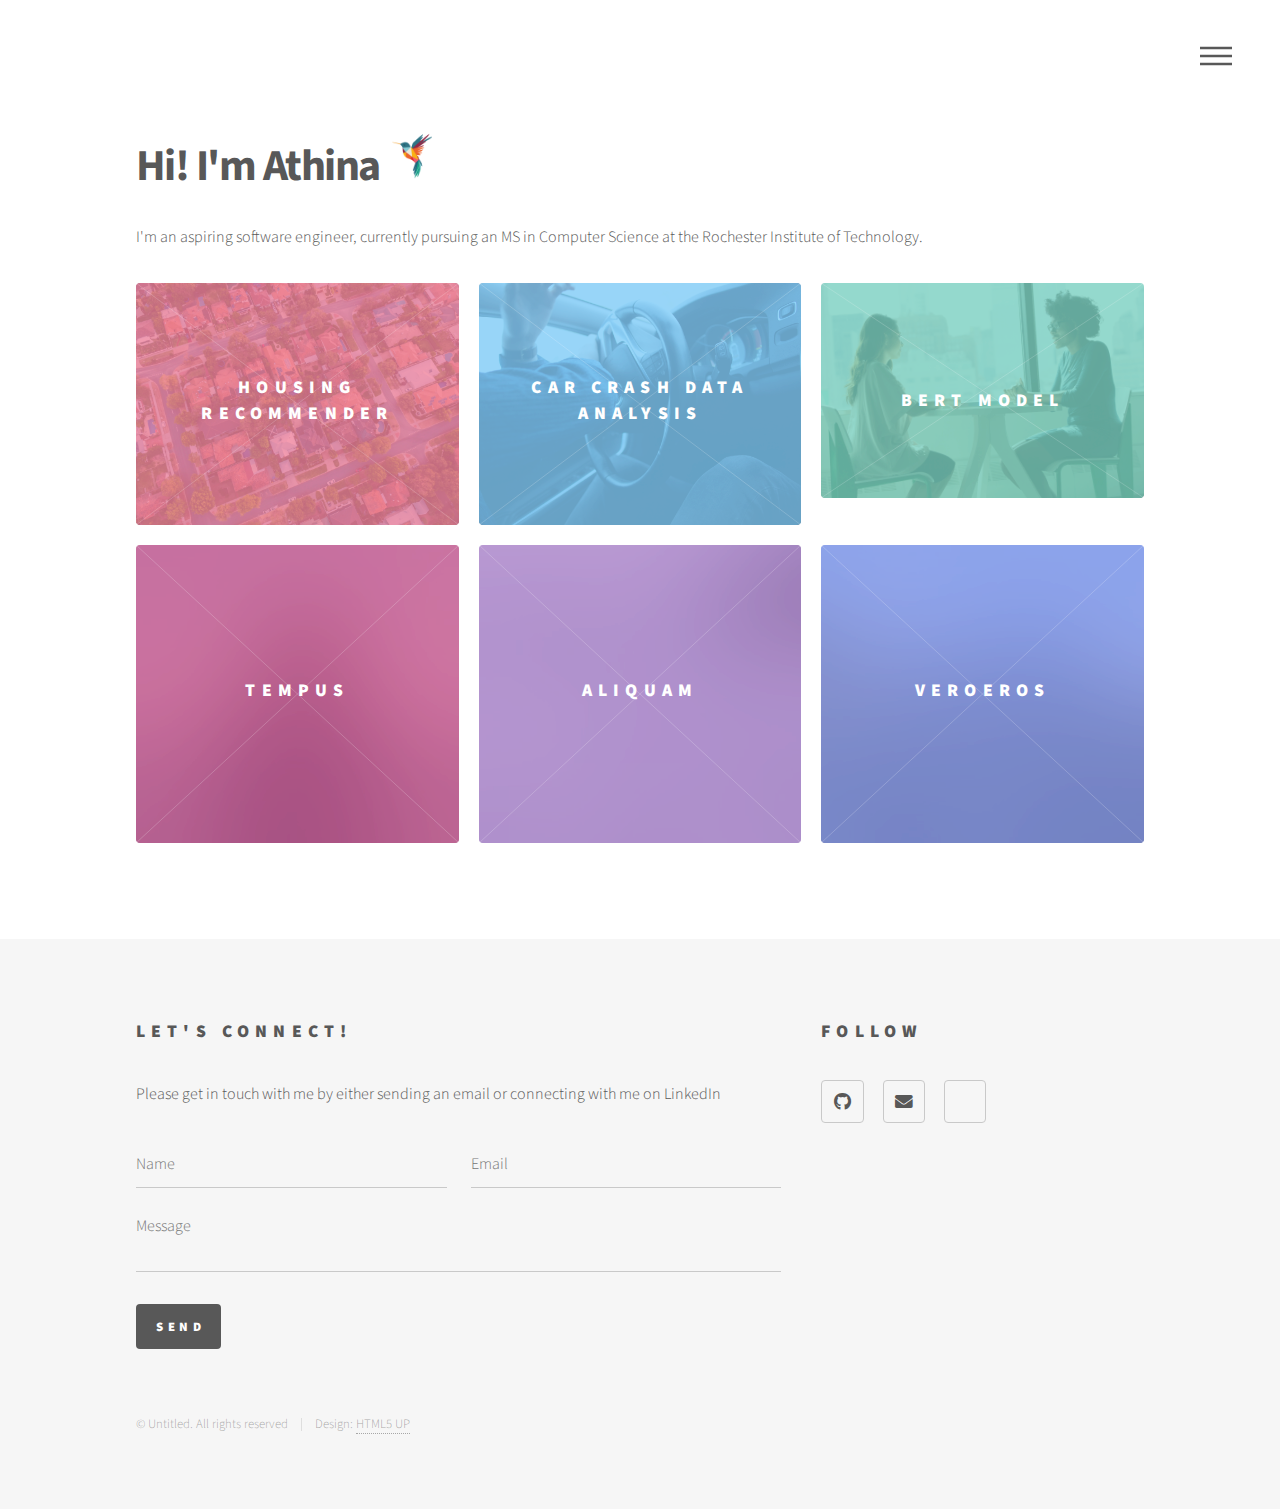
==== index.html @ 40be643a "Added picture for third project tile, and other small changes" ====
<!DOCTYPE HTML>
<!--
	Phantom by HTML5 UP
	html5up.net | @ajlkn
	Free for personal and commercial use under the CCA 3.0 license (html5up.net/license)
-->
<html>
	<head>
		<title>Athina Stewart - Software Engineer </title>
		<meta charset="utf-8" />
		<meta name="viewport" content="width=device-width, initial-scale=1, user-scalable=no" />
		<link rel="stylesheet" href="assets/css/main.css" />
		<noscript><link rel="stylesheet" href="assets/css/noscript.css" /></noscript>
	</head>
	<body class="is-preload">
		<!-- Wrapper -->
			<div id="wrapper">

				<!-- Header -->
					<header id="header">
						<div class="inner">

							<!-- Logo -->
								<!-- <a href="index.html" class="logo">
									<span class="symbol"><img src="images/picture1.JPG" alt="" /></span><span class="title"></span>
								</a> -->

							<!-- Nav -->
								<nav>
									<ul>
										<li><a href="#menu">Menu</a></li>
									</ul>
								</nav>

						</div>
					</header>

				<!-- Menu -->
					<nav id="menu">
						<h2>Menu</h2>
						<ul>
							<li><a href="index.html">Home</a></li>
							<li><a href="aboutme.html">About Me</a></li>
							<li><a href="https://drive.google.com/file/d/1v81FS_YGe7hk-wWHJMuCZXLnccwxNEtu/view?usp=sharing">Resume</a></li>
							<li><a href="elements.html">Elements</a></li>
						</ul>
					</nav>

				<!-- Main -->
					<div id="main">
						<div class="inner">
							<header>
								<div class="intro">
									<h1>Hi! I'm Athina <img src="images/hummingbird.gif" class="hummingbird image"></h1>
								</div>
								<p>I'm an aspiring software engineer, currently pursuing an MS in Computer Science at the Rochester Institute of Technology.</p>
							</header>
							<section class="tiles">
								<article class="style1">
									<span class="image">
										<img src="images/houses2.jpg" alt="" />
									</span>
									<a href="project1.html">
										<h2>Housing Recommender</h2>
										<div class="content">
											<p>Personal Project || Data Science</p>
										</div>
									</a>
								</article>
								<article class="style2">
									<span class="image">
										<img src="images/car crash.jpg" alt="" />
									</span>
									<a href="project2.html">
										<h2>Car Crash Data Analysis</h2>
										<div class="content">
											<p>Pair Project || Data Analysis</p>
										</div>
									</a>
								</article>
								<article class="style3">
									<span class="image">
										<img src="images/christina-wocintechchat-com-LQ1t-8Ms5PY-unsplash.jpg" alt="" />
									</span>
									<a href="project3.html">
										<h2>BERT model</h2>
										<div class="content">
											<p>Pair Project || Machine Learning</p>
										</div>
									</a>
								</article>
								<article class="style4">
									<span class="image">
										<img src="images/pic04.jpg" alt="" />
									</span>
									<a href="generic.html">
										<h2>Tempus</h2>
										<div class="content">
											<p>Sed nisl arcu euismod sit amet nisi lorem etiam dolor veroeros et feugiat.</p>
										</div>
									</a>
								</article>
								<article class="style5">
									<span class="image">
										<img src="images/pic05.jpg" alt="" />
									</span>
									<a href="generic.html">
										<h2>Aliquam</h2>
										<div class="content">
											<p>Sed nisl arcu euismod sit amet nisi lorem etiam dolor veroeros et feugiat.</p>
										</div>
									</a>
								</article>
								<article class="style6">
									<span class="image">
										<img src="images/pic06.jpg" alt="" />
									</span>
									<a href="generic.html">
										<h2>Veroeros</h2>
										<div class="content">
											<p>Sed nisl arcu euismod sit amet nisi lorem etiam dolor veroeros et feugiat.</p>
										</div>
									</a>
								</article>
							</section>
						</div>
					</div>

				<!-- Footer -->
					<footer id="footer">
						<div class="inner">
							<section>
								<h2>Let's Connect!</h2>
								<p>Please get in touch with me by either sending an email or connecting with me on LinkedIn</p>
								<form method="post" action="#">
									<div class="fields">
										<div class="field half">
											<input type="text" name="name" id="name" placeholder="Name" />
										</div>
										<div class="field half">
											<input type="email" name="email" id="email" placeholder="Email" />
										</div>
										<div class="field">
											<textarea name="message" id="message" placeholder="Message"></textarea>
										</div>
									</div>
									<ul class="actions">
										<li><input type="submit" value="Send" class="primary" /></li>
									</ul>
								</form>
							</section>
							<section>
								<h2>Follow</h2>
								<ul class="icons">
									<li><a href="https://github.com/athina-stewart" class="icon brands style2 fa-github"><span class="label">GitHub</span></a></li>
									<li><a href="mailto:athina.stewart@gmail.com" class="icon solid style2 fa-envelope"><span class="label">Email</span></a></li>
									<li><a href="https://www.linkedin.com/in/athinastewart/" class="icon solid style2 fa-linkedin"><span class="label">LinkedIn</span></a></li>
								</ul>
							</section>
							<ul class="copyright">
								<li>&copy; Untitled. All rights reserved</li><li>Design: <a href="http://html5up.net">HTML5 UP</a></li>
							</ul>
						</div>
					</footer>

			</div>

		<!-- Scripts -->
			<script src="assets/js/jquery.min.js"></script>
			<script src="assets/js/browser.min.js"></script>
			<script src="assets/js/breakpoints.min.js"></script>
			<script src="assets/js/util.js"></script>
			<script src="assets/js/main.js"></script>

	</body>
</html>
---- assets/css/main.css ----
@import url(fontawesome-all.min.css);
@import url("https://fonts.googleapis.com/css?family=Source+Sans+Pro:300,700,900");

/*
	Phantom by HTML5 UP
	html5up.net | @ajlkn
	Free for personal and commercial use under the CCA 3.0 license (html5up.net/license)
*/

/* #data_type_images {
	display: flex;
	justify-content: center;
}

.image-container {
	width: 40%;
	margin: 10px;
} */

.intro {
	display: flex;
	align-items: center; /* Center vertically */
}

.star {
	width: 100px; /* Adjust the width as needed */
	height: auto; /* Maintain the aspect ratio */
}

.hummingbird {
	width: 50px; /* Adjust the width as needed */
	height: auto; /* Maintain the aspect ratio */
}


#data_type_images {
	display: flex;
	justify-content: center;
	align-items: center;
}

.image-container {
	width: 50%;
	margin: 10px auto;
	/* margin: 0 auto; */
}

.image-container img {
	width: 80%;
	height: auto;
}

@media (max-width: 600px) {
	/* Adjust the breakpoint (600px) as needed */
	#data_type_images {
		flex-direction: column;
		align-items: center;
	}

	.image-container {
		width: 100%; /* Adjust the width as needed for smaller screens */
	}
}

.stats-container {
	width: 100%;
	margin: 10px;
}

.stats-container img {
	width: 40%;
	margin: 10px;
}

/* .image-container img {
	width: 70%;
	height: auto;
} */

.center-box {
    background-color: #f2f2f2;
    padding: 0px;
    margin: 0 auto; /* Center the box horizontally */
    width: 80%; /* Adjust the width as needed */
    box-shadow: 0 0 10px rgba(0, 0, 0, 0.1);
  }

html, body, div, span, applet, object,
iframe, h1, h2, h3, h4, h5, h6, p, blockquote,
pre, a, abbr, acronym, address, big, cite,
code, del, dfn, em, img, ins, kbd, q, s, samp,
small, strike, strong, sub, sup, tt, var, b,
u, i, center, dl, dt, dd, ol, ul, li, fieldset,
form, label, legend, table, caption, tbody,
tfoot, thead, tr, th, td, article, aside,
canvas, details, embed, figure, figcaption,
footer, header, hgroup, menu, nav, output, ruby,
section, summary, time, mark, audio, video {
	margin: 0;
	padding: 0;
	border: 0;
	font-size: 100%;
	font: inherit;
	vertical-align: baseline;}

article, aside, details, figcaption, figure,
footer, header, hgroup, menu, nav, section {
	display: block;}

body {
	line-height: 1;
}

ol, ul {
	list-style: none;
}

blockquote, q {
	quotes: none;
}

	blockquote:before, blockquote:after, q:before, q:after {
		content: '';
		content: none;
	}

table {
	border-collapse: collapse;
	border-spacing: 0;
}

body {
	-webkit-text-size-adjust: none;
}

mark {
	background-color: transparent;
	color: inherit;
}

input::-moz-focus-inner {
	border: 0;
	padding: 0;
}

input, select, textarea {
	-moz-appearance: none;
	-webkit-appearance: none;
	-ms-appearance: none;
	appearance: none;
}

/* Basic */

	@-ms-viewport {
		width: device-width;
	}

	body {
		-ms-overflow-style: scrollbar;
	}

	@media screen and (max-width: 480px) {

		html, body {
			min-width: 320px;
		}

	}

	html {
		box-sizing: border-box;
	}

	*, *:before, *:after {
		box-sizing: inherit;
	}

	body {
		background: #ffffff;
	}

		body.is-preload *, body.is-preload *:before, body.is-preload *:after {
			-moz-animation: none !important;
			-webkit-animation: none !important;
			-ms-animation: none !important;
			animation: none !important;
			-moz-transition: none !important;
			-webkit-transition: none !important;
			-ms-transition: none !important;
			transition: none !important;
		}

/* Type */

	body, input, select, textarea {
		color: #585858;
		font-family: "Source Sans Pro", Helvetica, sans-serif;
		font-size: 16pt;
		font-weight: 300;
		line-height: 1.75;
	}

		@media screen and (max-width: 1680px) {

			body, input, select, textarea {
				font-size: 14pt;
			}

		}

		@media screen and (max-width: 1280px) {

			body, input, select, textarea {
				font-size: 12pt;
			}

		}

	a {
		-moz-transition: border-bottom-color 0.2s ease, color 0.2s ease;
		-webkit-transition: border-bottom-color 0.2s ease, color 0.2s ease;
		-ms-transition: border-bottom-color 0.2s ease, color 0.2s ease;
		transition: border-bottom-color 0.2s ease, color 0.2s ease;
		text-decoration: none;
		color: #585858;
		border-bottom: dotted 1px rgba(88, 88, 88, 0.5);
	}

		a:hover {
			border-bottom-color: transparent;
			color: #f2849e !important;
		}

	strong, b {
		font-weight: 900;
	}

	em, i {
		font-style: italic;
	}

	p {
		margin: 0 0 2em 0;
	}

	h1 {
		font-size: 2.75em;
		font-weight: 700;
		line-height: 1.3;
		margin: 0 0 1em 0;
		letter-spacing: -0.035em;
	}

		h1 a {
			color: inherit;
		}

		@media screen and (max-width: 736px) {

			h1 {
				font-size: 2em;
				margin: 0 0 1em 0;
			}

		}

		@media screen and (max-width: 360px) {

			h1 {
				font-size: 1.75em;
			}

		}

	h2, h3, h4, h5, h6 {
		font-weight: 900;
		line-height: 1.5;
		margin: 0 0 2em 0;
		text-transform: uppercase;
		letter-spacing: 0.35em;
	}

		h2 a, h3 a, h4 a, h5 a, h6 a {
			color: inherit;
		}

	h2 {
		font-size: 1.1em;
	}

	h3 {
		font-size: 1em;
	}

	h4 {
		font-size: 0.8em;
	}

	h5 {
		font-size: 0.8em;
	}

	h6 {
		font-size: 0.8em;
	}

	@media screen and (max-width: 980px) {

		h1 br, h2 br, h3 br, h4 br, h5 br, h6 br {
			display: none;
		}

	}

	@media screen and (max-width: 736px) {

		h2 {
			font-size: 1em;
		}

		h3 {
			font-size: 0.8em;
		}

	}

	sub {
		font-size: 0.8em;
		position: relative;
		top: 0.5em;
	}

	sup {
		font-size: 0.8em;
		position: relative;
		top: -0.5em;
	}

	blockquote {
		border-left: solid 4px #c9c9c9;
		font-style: italic;
		margin: 0 0 2em 0;
		padding: 0.5em 0 0.5em 2em;
	}

	code {
		background: rgba(144, 144, 144, 0.075);
		border-radius: 4px;
		border: solid 1px #c9c9c9;
		font-family: "Courier New", monospace;
		font-size: 0.9em;
		margin: 0 0.25em;
		padding: 0.25em 0.65em;
	}

	pre {
		-webkit-overflow-scrolling: touch;
		font-family: "Courier New", monospace;
		font-size: 0.9em;
		margin: 0 0 2em 0;
	}

		pre code {
			display: block;
			line-height: 1.75;
			padding: 1em 1.5em;
			overflow-x: auto;
		}

	hr {
		border: 0;
		border-bottom: solid 1px #c9c9c9;
		margin: 2em 0;
	}

		hr.major {
			margin: 3em 0;
		}

	.align-left {
		text-align: left;
	}

	.align-center {
		text-align: center;
	}

	.align-right {
		text-align: right;
	}

/* Row */

	.row {
		display: flex;
		flex-wrap: wrap;
		box-sizing: border-box;
		align-items: stretch;
	}

		.row > * {
			box-sizing: border-box;
		}

		.row.gtr-uniform > * > :last-child {
			margin-bottom: 0;
		}

		.row.aln-left {
			justify-content: flex-start;
		}

		.row.aln-center {
			justify-content: center;
		}

		.row.aln-right {
			justify-content: flex-end;
		}

		.row.aln-top {
			align-items: flex-start;
		}

		.row.aln-middle {
			align-items: center;
		}

		.row.aln-bottom {
			align-items: flex-end;
		}

		.row > .imp {
			order: -1;
		}

		.row > .col-1 {
			width: 8.33333%;
		}

		.row > .off-1 {
			margin-left: 8.33333%;
		}

		.row > .col-2 {
			width: 16.66667%;
		}

		.row > .off-2 {
			margin-left: 16.66667%;
		}

		.row > .col-3 {
			width: 25%;
		}

		.row > .off-3 {
			margin-left: 25%;
		}

		.row > .col-4 {
			width: 33.33333%;
		}

		.row > .off-4 {
			margin-left: 33.33333%;
		}

		.row > .col-5 {
			width: 41.66667%;
		}

		.row > .off-5 {
			margin-left: 41.66667%;
		}

		.row > .col-6 {
			width: 50%;
		}

		.row > .off-6 {
			margin-left: 50%;
		}

		.row > .col-7 {
			width: 58.33333%;
		}

		.row > .off-7 {
			margin-left: 58.33333%;
		}

		.row > .col-8 {
			width: 66.66667%;
		}

		.row > .off-8 {
			margin-left: 66.66667%;
		}

		.row > .col-9 {
			width: 75%;
		}

		.row > .off-9 {
			margin-left: 75%;
		}

		.row > .col-10 {
			width: 83.33333%;
		}

		.row > .off-10 {
			margin-left: 83.33333%;
		}

		.row > .col-11 {
			width: 91.66667%;
		}

		.row > .off-11 {
			margin-left: 91.66667%;
		}

		.row > .col-12 {
			width: 100%;
		}

		.row > .off-12 {
			margin-left: 100%;
		}

		.row.gtr-0 {
			margin-top: 0;
			margin-left: 0em;
		}

			.row.gtr-0 > * {
				padding: 0 0 0 0em;
			}

			.row.gtr-0.gtr-uniform {
				margin-top: 0em;
			}

				.row.gtr-0.gtr-uniform > * {
					padding-top: 0em;
				}

		.row.gtr-25 {
			margin-top: 0;
			margin-left: -0.5em;
		}

			.row.gtr-25 > * {
				padding: 0 0 0 0.5em;
			}

			.row.gtr-25.gtr-uniform {
				margin-top: -0.5em;
			}

				.row.gtr-25.gtr-uniform > * {
					padding-top: 0.5em;
				}

		.row.gtr-50 {
			margin-top: 0;
			margin-left: -1em;
		}

			.row.gtr-50 > * {
				padding: 0 0 0 1em;
			}

			.row.gtr-50.gtr-uniform {
				margin-top: -1em;
			}

				.row.gtr-50.gtr-uniform > * {
					padding-top: 1em;
				}

		.row {
			margin-top: 0;
			margin-left: -2em;
		}

			.row > * {
				padding: 0 0 0 2em;
			}

			.row.gtr-uniform {
				margin-top: -2em;
			}

				.row.gtr-uniform > * {
					padding-top: 2em;
				}

		.row.gtr-150 {
			margin-top: 0;
			margin-left: -3em;
		}

			.row.gtr-150 > * {
				padding: 0 0 0 3em;
			}

			.row.gtr-150.gtr-uniform {
				margin-top: -3em;
			}

				.row.gtr-150.gtr-uniform > * {
					padding-top: 3em;
				}

		.row.gtr-200 {
			margin-top: 0;
			margin-left: -4em;
		}

			.row.gtr-200 > * {
				padding: 0 0 0 4em;
			}

			.row.gtr-200.gtr-uniform {
				margin-top: -4em;
			}

				.row.gtr-200.gtr-uniform > * {
					padding-top: 4em;
				}

		@media screen and (max-width: 1680px) {

			.row {
				display: flex;
				flex-wrap: wrap;
				box-sizing: border-box;
				align-items: stretch;
			}

				.row > * {
					box-sizing: border-box;
				}

				.row.gtr-uniform > * > :last-child {
					margin-bottom: 0;
				}

				.row.aln-left {
					justify-content: flex-start;
				}

				.row.aln-center {
					justify-content: center;
				}

				.row.aln-right {
					justify-content: flex-end;
				}

				.row.aln-top {
					align-items: flex-start;
				}

				.row.aln-middle {
					align-items: center;
				}

				.row.aln-bottom {
					align-items: flex-end;
				}

				.row > .imp-xlarge {
					order: -1;
				}

				.row > .col-1-xlarge {
					width: 8.33333%;
				}

				.row > .off-1-xlarge {
					margin-left: 8.33333%;
				}

				.row > .col-2-xlarge {
					width: 16.66667%;
				}

				.row > .off-2-xlarge {
					margin-left: 16.66667%;
				}

				.row > .col-3-xlarge {
					width: 25%;
				}

				.row > .off-3-xlarge {
					margin-left: 25%;
				}

				.row > .col-4-xlarge {
					width: 33.33333%;
				}

				.row > .off-4-xlarge {
					margin-left: 33.33333%;
				}

				.row > .col-5-xlarge {
					width: 41.66667%;
				}

				.row > .off-5-xlarge {
					margin-left: 41.66667%;
				}

				.row > .col-6-xlarge {
					width: 50%;
				}

				.row > .off-6-xlarge {
					margin-left: 50%;
				}

				.row > .col-7-xlarge {
					width: 58.33333%;
				}

				.row > .off-7-xlarge {
					margin-left: 58.33333%;
				}

				.row > .col-8-xlarge {
					width: 66.66667%;
				}

				.row > .off-8-xlarge {
					margin-left: 66.66667%;
				}

				.row > .col-9-xlarge {
					width: 75%;
				}

				.row > .off-9-xlarge {
					margin-left: 75%;
				}

				.row > .col-10-xlarge {
					width: 83.33333%;
				}

				.row > .off-10-xlarge {
					margin-left: 83.33333%;
				}

				.row > .col-11-xlarge {
					width: 91.66667%;
				}

				.row > .off-11-xlarge {
					margin-left: 91.66667%;
				}

				.row > .col-12-xlarge {
					width: 100%;
				}

				.row > .off-12-xlarge {
					margin-left: 100%;
				}

				.row.gtr-0 {
					margin-top: 0;
					margin-left: 0em;
				}

					.row.gtr-0 > * {
						padding: 0 0 0 0em;
					}

					.row.gtr-0.gtr-uniform {
						margin-top: 0em;
					}

						.row.gtr-0.gtr-uniform > * {
							padding-top: 0em;
						}

				.row.gtr-25 {
					margin-top: 0;
					margin-left: -0.5em;
				}

					.row.gtr-25 > * {
						padding: 0 0 0 0.5em;
					}

					.row.gtr-25.gtr-uniform {
						margin-top: -0.5em;
					}

						.row.gtr-25.gtr-uniform > * {
							padding-top: 0.5em;
						}

				.row.gtr-50 {
					margin-top: 0;
					margin-left: -1em;
				}

					.row.gtr-50 > * {
						padding: 0 0 0 1em;
					}

					.row.gtr-50.gtr-uniform {
						margin-top: -1em;
					}

						.row.gtr-50.gtr-uniform > * {
							padding-top: 1em;
						}

				.row {
					margin-top: 0;
					margin-left: -2em;
				}

					.row > * {
						padding: 0 0 0 2em;
					}

					.row.gtr-uniform {
						margin-top: -2em;
					}

						.row.gtr-uniform > * {
							padding-top: 2em;
						}

				.row.gtr-150 {
					margin-top: 0;
					margin-left: -3em;
				}

					.row.gtr-150 > * {
						padding: 0 0 0 3em;
					}

					.row.gtr-150.gtr-uniform {
						margin-top: -3em;
					}

						.row.gtr-150.gtr-uniform > * {
							padding-top: 3em;
						}

				.row.gtr-200 {
					margin-top: 0;
					margin-left: -4em;
				}

					.row.gtr-200 > * {
						padding: 0 0 0 4em;
					}

					.row.gtr-200.gtr-uniform {
						margin-top: -4em;
					}

						.row.gtr-200.gtr-uniform > * {
							padding-top: 4em;
						}

		}

		@media screen and (max-width: 1280px) {

			.row {
				display: flex;
				flex-wrap: wrap;
				box-sizing: border-box;
				align-items: stretch;
			}

				.row > * {
					box-sizing: border-box;
				}

				.row.gtr-uniform > * > :last-child {
					margin-bottom: 0;
				}

				.row.aln-left {
					justify-content: flex-start;
				}

				.row.aln-center {
					justify-content: center;
				}

				.row.aln-right {
					justify-content: flex-end;
				}

				.row.aln-top {
					align-items: flex-start;
				}

				.row.aln-middle {
					align-items: center;
				}

				.row.aln-bottom {
					align-items: flex-end;
				}

				.row > .imp-large {
					order: -1;
				}

				.row > .col-1-large {
					width: 8.33333%;
				}

				.row > .off-1-large {
					margin-left: 8.33333%;
				}

				.row > .col-2-large {
					width: 16.66667%;
				}

				.row > .off-2-large {
					margin-left: 16.66667%;
				}

				.row > .col-3-large {
					width: 25%;
				}

				.row > .off-3-large {
					margin-left: 25%;
				}

				.row > .col-4-large {
					width: 33.33333%;
				}

				.row > .off-4-large {
					margin-left: 33.33333%;
				}

				.row > .col-5-large {
					width: 41.66667%;
				}

				.row > .off-5-large {
					margin-left: 41.66667%;
				}

				.row > .col-6-large {
					width: 50%;
				}

				.row > .off-6-large {
					margin-left: 50%;
				}

				.row > .col-7-large {
					width: 58.33333%;
				}

				.row > .off-7-large {
					margin-left: 58.33333%;
				}

				.row > .col-8-large {
					width: 66.66667%;
				}

				.row > .off-8-large {
					margin-left: 66.66667%;
				}

				.row > .col-9-large {
					width: 75%;
				}

				.row > .off-9-large {
					margin-left: 75%;
				}

				.row > .col-10-large {
					width: 83.33333%;
				}

				.row > .off-10-large {
					margin-left: 83.33333%;
				}

				.row > .col-11-large {
					width: 91.66667%;
				}

				.row > .off-11-large {
					margin-left: 91.66667%;
				}

				.row > .col-12-large {
					width: 100%;
				}

				.row > .off-12-large {
					margin-left: 100%;
				}

				.row.gtr-0 {
					margin-top: 0;
					margin-left: 0em;
				}

					.row.gtr-0 > * {
						padding: 0 0 0 0em;
					}

					.row.gtr-0.gtr-uniform {
						margin-top: 0em;
					}

						.row.gtr-0.gtr-uniform > * {
							padding-top: 0em;
						}

				.row.gtr-25 {
					margin-top: 0;
					margin-left: -0.5em;
				}

					.row.gtr-25 > * {
						padding: 0 0 0 0.5em;
					}

					.row.gtr-25.gtr-uniform {
						margin-top: -0.5em;
					}

						.row.gtr-25.gtr-uniform > * {
							padding-top: 0.5em;
						}

				.row.gtr-50 {
					margin-top: 0;
					margin-left: -1em;
				}

					.row.gtr-50 > * {
						padding: 0 0 0 1em;
					}

					.row.gtr-50.gtr-uniform {
						margin-top: -1em;
					}

						.row.gtr-50.gtr-uniform > * {
							padding-top: 1em;
						}

				.row {
					margin-top: 0;
					margin-left: -2em;
				}

					.row > * {
						padding: 0 0 0 2em;
					}

					.row.gtr-uniform {
						margin-top: -2em;
					}

						.row.gtr-uniform > * {
							padding-top: 2em;
						}

				.row.gtr-150 {
					margin-top: 0;
					margin-left: -3em;
				}

					.row.gtr-150 > * {
						padding: 0 0 0 3em;
					}

					.row.gtr-150.gtr-uniform {
						margin-top: -3em;
					}

						.row.gtr-150.gtr-uniform > * {
							padding-top: 3em;
						}

				.row.gtr-200 {
					margin-top: 0;
					margin-left: -4em;
				}

					.row.gtr-200 > * {
						padding: 0 0 0 4em;
					}

					.row.gtr-200.gtr-uniform {
						margin-top: -4em;
					}

						.row.gtr-200.gtr-uniform > * {
							padding-top: 4em;
						}

		}

		@media screen and (max-width: 980px) {

			.row {
				display: flex;
				flex-wrap: wrap;
				box-sizing: border-box;
				align-items: stretch;
			}

				.row > * {
					box-sizing: border-box;
				}

				.row.gtr-uniform > * > :last-child {
					margin-bottom: 0;
				}

				.row.aln-left {
					justify-content: flex-start;
				}

				.row.aln-center {
					justify-content: center;
				}

				.row.aln-right {
					justify-content: flex-end;
				}

				.row.aln-top {
					align-items: flex-start;
				}

				.row.aln-middle {
					align-items: center;
				}

				.row.aln-bottom {
					align-items: flex-end;
				}

				.row > .imp-medium {
					order: -1;
				}

				.row > .col-1-medium {
					width: 8.33333%;
				}

				.row > .off-1-medium {
					margin-left: 8.33333%;
				}

				.row > .col-2-medium {
					width: 16.66667%;
				}

				.row > .off-2-medium {
					margin-left: 16.66667%;
				}

				.row > .col-3-medium {
					width: 25%;
				}

				.row > .off-3-medium {
					margin-left: 25%;
				}

				.row > .col-4-medium {
					width: 33.33333%;
				}

				.row > .off-4-medium {
					margin-left: 33.33333%;
				}

				.row > .col-5-medium {
					width: 41.66667%;
				}

				.row > .off-5-medium {
					margin-left: 41.66667%;
				}

				.row > .col-6-medium {
					width: 50%;
				}

				.row > .off-6-medium {
					margin-left: 50%;
				}

				.row > .col-7-medium {
					width: 58.33333%;
				}

				.row > .off-7-medium {
					margin-left: 58.33333%;
				}

				.row > .col-8-medium {
					width: 66.66667%;
				}

				.row > .off-8-medium {
					margin-left: 66.66667%;
				}

				.row > .col-9-medium {
					width: 75%;
				}

				.row > .off-9-medium {
					margin-left: 75%;
				}

				.row > .col-10-medium {
					width: 83.33333%;
				}

				.row > .off-10-medium {
					margin-left: 83.33333%;
				}

				.row > .col-11-medium {
					width: 91.66667%;
				}

				.row > .off-11-medium {
					margin-left: 91.66667%;
				}

				.row > .col-12-medium {
					width: 100%;
				}

				.row > .off-12-medium {
					margin-left: 100%;
				}

				.row.gtr-0 {
					margin-top: 0;
					margin-left: 0em;
				}

					.row.gtr-0 > * {
						padding: 0 0 0 0em;
					}

					.row.gtr-0.gtr-uniform {
						margin-top: 0em;
					}

						.row.gtr-0.gtr-uniform > * {
							padding-top: 0em;
						}

				.row.gtr-25 {
					margin-top: 0;
					margin-left: -0.375em;
				}

					.row.gtr-25 > * {
						padding: 0 0 0 0.375em;
					}

					.row.gtr-25.gtr-uniform {
						margin-top: -0.375em;
					}

						.row.gtr-25.gtr-uniform > * {
							padding-top: 0.375em;
						}

				.row.gtr-50 {
					margin-top: 0;
					margin-left: -0.75em;
				}

					.row.gtr-50 > * {
						padding: 0 0 0 0.75em;
					}

					.row.gtr-50.gtr-uniform {
						margin-top: -0.75em;
					}

						.row.gtr-50.gtr-uniform > * {
							padding-top: 0.75em;
						}

				.row {
					margin-top: 0;
					margin-left: -1.5em;
				}

					.row > * {
						padding: 0 0 0 1.5em;
					}

					.row.gtr-uniform {
						margin-top: -1.5em;
					}

						.row.gtr-uniform > * {
							padding-top: 1.5em;
						}

				.row.gtr-150 {
					margin-top: 0;
					margin-left: -2.25em;
				}

					.row.gtr-150 > * {
						padding: 0 0 0 2.25em;
					}

					.row.gtr-150.gtr-uniform {
						margin-top: -2.25em;
					}

						.row.gtr-150.gtr-uniform > * {
							padding-top: 2.25em;
						}

				.row.gtr-200 {
					margin-top: 0;
					margin-left: -3em;
				}

					.row.gtr-200 > * {
						padding: 0 0 0 3em;
					}

					.row.gtr-200.gtr-uniform {
						margin-top: -3em;
					}

						.row.gtr-200.gtr-uniform > * {
							padding-top: 3em;
						}

		}

		@media screen and (max-width: 736px) {

			.row {
				display: flex;
				flex-wrap: wrap;
				box-sizing: border-box;
				align-items: stretch;
			}

				.row > * {
					box-sizing: border-box;
				}

				.row.gtr-uniform > * > :last-child {
					margin-bottom: 0;
				}

				.row.aln-left {
					justify-content: flex-start;
				}

				.row.aln-center {
					justify-content: center;
				}

				.row.aln-right {
					justify-content: flex-end;
				}

				.row.aln-top {
					align-items: flex-start;
				}

				.row.aln-middle {
					align-items: center;
				}

				.row.aln-bottom {
					align-items: flex-end;
				}

				.row > .imp-small {
					order: -1;
				}

				.row > .col-1-small {
					width: 8.33333%;
				}

				.row > .off-1-small {
					margin-left: 8.33333%;
				}

				.row > .col-2-small {
					width: 16.66667%;
				}

				.row > .off-2-small {
					margin-left: 16.66667%;
				}

				.row > .col-3-small {
					width: 25%;
				}

				.row > .off-3-small {
					margin-left: 25%;
				}

				.row > .col-4-small {
					width: 33.33333%;
				}

				.row > .off-4-small {
					margin-left: 33.33333%;
				}

				.row > .col-5-small {
					width: 41.66667%;
				}

				.row > .off-5-small {
					margin-left: 41.66667%;
				}

				.row > .col-6-small {
					width: 50%;
				}

				.row > .off-6-small {
					margin-left: 50%;
				}

				.row > .col-7-small {
					width: 58.33333%;
				}

				.row > .off-7-small {
					margin-left: 58.33333%;
				}

				.row > .col-8-small {
					width: 66.66667%;
				}

				.row > .off-8-small {
					margin-left: 66.66667%;
				}

				.row > .col-9-small {
					width: 75%;
				}

				.row > .off-9-small {
					margin-left: 75%;
				}

				.row > .col-10-small {
					width: 83.33333%;
				}

				.row > .off-10-small {
					margin-left: 83.33333%;
				}

				.row > .col-11-small {
					width: 91.66667%;
				}

				.row > .off-11-small {
					margin-left: 91.66667%;
				}

				.row > .col-12-small {
					width: 100%;
				}

				.row > .off-12-small {
					margin-left: 100%;
				}

				.row.gtr-0 {
					margin-top: 0;
					margin-left: 0em;
				}

					.row.gtr-0 > * {
						padding: 0 0 0 0em;
					}

					.row.gtr-0.gtr-uniform {
						margin-top: 0em;
					}

						.row.gtr-0.gtr-uniform > * {
							padding-top: 0em;
						}

				.row.gtr-25 {
					margin-top: 0;
					margin-left: -0.25em;
				}

					.row.gtr-25 > * {
						padding: 0 0 0 0.25em;
					}

					.row.gtr-25.gtr-uniform {
						margin-top: -0.25em;
					}

						.row.gtr-25.gtr-uniform > * {
							padding-top: 0.25em;
						}

				.row.gtr-50 {
					margin-top: 0;
					margin-left: -0.5em;
				}

					.row.gtr-50 > * {
						padding: 0 0 0 0.5em;
					}

					.row.gtr-50.gtr-uniform {
						margin-top: -0.5em;
					}

						.row.gtr-50.gtr-uniform > * {
							padding-top: 0.5em;
						}

				.row {
					margin-top: 0;
					margin-left: -1em;
				}

					.row > * {
						padding: 0 0 0 1em;
					}

					.row.gtr-uniform {
						margin-top: -1em;
					}

						.row.gtr-uniform > * {
							padding-top: 1em;
						}

				.row.gtr-150 {
					margin-top: 0;
					margin-left: -1.5em;
				}

					.row.gtr-150 > * {
						padding: 0 0 0 1.5em;
					}

					.row.gtr-150.gtr-uniform {
						margin-top: -1.5em;
					}

						.row.gtr-150.gtr-uniform > * {
							padding-top: 1.5em;
						}

				.row.gtr-200 {
					margin-top: 0;
					margin-left: -2em;
				}

					.row.gtr-200 > * {
						padding: 0 0 0 2em;
					}

					.row.gtr-200.gtr-uniform {
						margin-top: -2em;
					}

						.row.gtr-200.gtr-uniform > * {
							padding-top: 2em;
						}

		}

		@media screen and (max-width: 480px) {

			.row {
				display: flex;
				flex-wrap: wrap;
				box-sizing: border-box;
				align-items: stretch;
			}

				.row > * {
					box-sizing: border-box;
				}

				.row.gtr-uniform > * > :last-child {
					margin-bottom: 0;
				}

				.row.aln-left {
					justify-content: flex-start;
				}

				.row.aln-center {
					justify-content: center;
				}

				.row.aln-right {
					justify-content: flex-end;
				}

				.row.aln-top {
					align-items: flex-start;
				}

				.row.aln-middle {
					align-items: center;
				}

				.row.aln-bottom {
					align-items: flex-end;
				}

				.row > .imp-xsmall {
					order: -1;
				}

				.row > .col-1-xsmall {
					width: 8.33333%;
				}

				.row > .off-1-xsmall {
					margin-left: 8.33333%;
				}

				.row > .col-2-xsmall {
					width: 16.66667%;
				}

				.row > .off-2-xsmall {
					margin-left: 16.66667%;
				}

				.row > .col-3-xsmall {
					width: 25%;
				}

				.row > .off-3-xsmall {
					margin-left: 25%;
				}

				.row > .col-4-xsmall {
					width: 33.33333%;
				}

				.row > .off-4-xsmall {
					margin-left: 33.33333%;
				}

				.row > .col-5-xsmall {
					width: 41.66667%;
				}

				.row > .off-5-xsmall {
					margin-left: 41.66667%;
				}

				.row > .col-6-xsmall {
					width: 50%;
				}

				.row > .off-6-xsmall {
					margin-left: 50%;
				}

				.row > .col-7-xsmall {
					width: 58.33333%;
				}

				.row > .off-7-xsmall {
					margin-left: 58.33333%;
				}

				.row > .col-8-xsmall {
					width: 66.66667%;
				}

				.row > .off-8-xsmall {
					margin-left: 66.66667%;
				}

				.row > .col-9-xsmall {
					width: 75%;
				}

				.row > .off-9-xsmall {
					margin-left: 75%;
				}

				.row > .col-10-xsmall {
					width: 83.33333%;
				}

				.row > .off-10-xsmall {
					margin-left: 83.33333%;
				}

				.row > .col-11-xsmall {
					width: 91.66667%;
				}

				.row > .off-11-xsmall {
					margin-left: 91.66667%;
				}

				.row > .col-12-xsmall {
					width: 100%;
				}

				.row > .off-12-xsmall {
					margin-left: 100%;
				}

				.row.gtr-0 {
					margin-top: 0;
					margin-left: 0em;
				}

					.row.gtr-0 > * {
						padding: 0 0 0 0em;
					}

					.row.gtr-0.gtr-uniform {
						margin-top: 0em;
					}

						.row.gtr-0.gtr-uniform > * {
							padding-top: 0em;
						}

				.row.gtr-25 {
					margin-top: 0;
					margin-left: -0.25em;
				}

					.row.gtr-25 > * {
						padding: 0 0 0 0.25em;
					}

					.row.gtr-25.gtr-uniform {
						margin-top: -0.25em;
					}

						.row.gtr-25.gtr-uniform > * {
							padding-top: 0.25em;
						}

				.row.gtr-50 {
					margin-top: 0;
					margin-left: -0.5em;
				}

					.row.gtr-50 > * {
						padding: 0 0 0 0.5em;
					}

					.row.gtr-50.gtr-uniform {
						margin-top: -0.5em;
					}

						.row.gtr-50.gtr-uniform > * {
							padding-top: 0.5em;
						}

				.row {
					margin-top: 0;
					margin-left: -1em;
				}

					.row > * {
						padding: 0 0 0 1em;
					}

					.row.gtr-uniform {
						margin-top: -1em;
					}

						.row.gtr-uniform > * {
							padding-top: 1em;
						}

				.row.gtr-150 {
					margin-top: 0;
					margin-left: -1.5em;
				}

					.row.gtr-150 > * {
						padding: 0 0 0 1.5em;
					}

					.row.gtr-150.gtr-uniform {
						margin-top: -1.5em;
					}

						.row.gtr-150.gtr-uniform > * {
							padding-top: 1.5em;
						}

				.row.gtr-200 {
					margin-top: 0;
					margin-left: -2em;
				}

					.row.gtr-200 > * {
						padding: 0 0 0 2em;
					}

					.row.gtr-200.gtr-uniform {
						margin-top: -2em;
					}

						.row.gtr-200.gtr-uniform > * {
							padding-top: 2em;
						}

		}

/* Section/Article */

	section.special, article.special {
		text-align: center;
	}

	header p {
		margin-top: -1em;
	}

	@media screen and (max-width: 736px) {

		header p {
			margin-top: 0;
		}

	}

/* Icon */

	.icon {
		text-decoration: none;
		border-bottom: none;
		position: relative;
	}

		.icon:before {
			-moz-osx-font-smoothing: grayscale;
			-webkit-font-smoothing: antialiased;
			display: inline-block;
			font-style: normal;
			font-variant: normal;
			text-rendering: auto;
			line-height: 1;
			text-transform: none !important;
			font-family: 'Font Awesome 5 Free';
			font-weight: 400;
		}

		.icon > .label {
			display: none;
		}

		.icon:before {
			line-height: inherit;
		}

		.icon.solid:before {
			font-weight: 900;
		}

		.icon.brands:before {
			font-family: 'Font Awesome 5 Brands';
		}

		.icon.style2 {
			-moz-transition: background-color 0.2s ease-in-out, color 0.2s ease-in-out, border-color 0.2s ease-in-out;
			-webkit-transition: background-color 0.2s ease-in-out, color 0.2s ease-in-out, border-color 0.2s ease-in-out;
			-ms-transition: background-color 0.2s ease-in-out, color 0.2s ease-in-out, border-color 0.2s ease-in-out;
			transition: background-color 0.2s ease-in-out, color 0.2s ease-in-out, border-color 0.2s ease-in-out;
			background-color: transparent;
			border: solid 1px #c9c9c9;
			border-radius: 4px;
			width: 2.65em;
			height: 2.65em;
			display: inline-block;
			text-align: center;
			line-height: 2.65em;
			color: inherit;
		}

			.icon.style2:before {
				font-size: 1.1em;
			}

			.icon.style2:hover {
				color: #f2849e;
				border-color: #f2849e;
			}

			.icon.style2:active {
				background-color: rgba(242, 132, 158, 0.1);
			}

/* List */

	ol {
		list-style: decimal;
		margin: 0 0 2em 0;
		padding-left: 1.25em;
	}

		ol li {
			padding-left: 0.25em;
		}

	ul {
		list-style: disc;
		margin: 0 0 2em 0;
		padding-left: 1em;
	}

		ul li {
			padding-left: 0.5em;
		}

		ul.alt {
			list-style: none;
			padding-left: 0;
		}

			ul.alt li {
				border-top: solid 1px #c9c9c9;
				padding: 0.5em 0;
			}

				ul.alt li:first-child {
					border-top: 0;
					padding-top: 0;
				}

	dl {
		margin: 0 0 2em 0;
	}

		dl dt {
			display: block;
			font-weight: 900;
			margin: 0 0 1em 0;
		}

		dl dd {
			margin-left: 2em;
		}

/* Actions */

	ul.actions {
		display: -moz-flex;
		display: -webkit-flex;
		display: -ms-flex;
		display: flex;
		cursor: default;
		list-style: none;
		margin-left: -1em;
		padding-left: 0;
	}

		ul.actions li {
			padding: 0 0 0 1em;
			vertical-align: middle;
		}

		ul.actions.special {
			-moz-justify-content: center;
			-webkit-justify-content: center;
			-ms-justify-content: center;
			justify-content: center;
			width: 100%;
			margin-left: 0;
		}

			ul.actions.special li:first-child {
				padding-left: 0;
			}

		ul.actions.stacked {
			-moz-flex-direction: column;
			-webkit-flex-direction: column;
			-ms-flex-direction: column;
			flex-direction: column;
			margin-left: 0;
		}

			ul.actions.stacked li {
				padding: 1.3em 0 0 0;
			}

				ul.actions.stacked li:first-child {
					padding-top: 0;
				}

		ul.actions.fit {
			width: calc(100% + 1em);
		}

			ul.actions.fit li {
				-moz-flex-grow: 1;
				-webkit-flex-grow: 1;
				-ms-flex-grow: 1;
				flex-grow: 1;
				-moz-flex-shrink: 1;
				-webkit-flex-shrink: 1;
				-ms-flex-shrink: 1;
				flex-shrink: 1;
				width: 100%;
			}

				ul.actions.fit li > * {
					width: 100%;
				}

			ul.actions.fit.stacked {
				width: 100%;
			}

		@media screen and (max-width: 480px) {

			ul.actions:not(.fixed) {
				-moz-flex-direction: column;
				-webkit-flex-direction: column;
				-ms-flex-direction: column;
				flex-direction: column;
				margin-left: 0;
				width: 100% !important;
			}

				ul.actions:not(.fixed) li {
					-moz-flex-grow: 1;
					-webkit-flex-grow: 1;
					-ms-flex-grow: 1;
					flex-grow: 1;
					-moz-flex-shrink: 1;
					-webkit-flex-shrink: 1;
					-ms-flex-shrink: 1;
					flex-shrink: 1;
					padding: 1em 0 0 0;
					text-align: center;
					width: 100%;
				}

					ul.actions:not(.fixed) li > * {
						width: 100%;
					}

					ul.actions:not(.fixed) li:first-child {
						padding-top: 0;
					}

					ul.actions:not(.fixed) li input[type="submit"],
					ul.actions:not(.fixed) li input[type="reset"],
					ul.actions:not(.fixed) li input[type="button"],
					ul.actions:not(.fixed) li button,
					ul.actions:not(.fixed) li .button {
						width: 100%;
					}

						ul.actions:not(.fixed) li input[type="submit"].icon:before,
						ul.actions:not(.fixed) li input[type="reset"].icon:before,
						ul.actions:not(.fixed) li input[type="button"].icon:before,
						ul.actions:not(.fixed) li button.icon:before,
						ul.actions:not(.fixed) li .button.icon:before {
							margin-left: -0.5rem;
						}

		}

/* Icons */

	ul.icons {
		cursor: default;
		list-style: none;
		padding-left: 0;
		margin: -1em 0 2em -1em;
	}

		ul.icons li {
			display: inline-block;
			padding: 1em 0 0 1em;
		}

/* Form */

	form {
		margin: 0 0 2em 0;
		overflow-x: hidden;
	}

		form > :last-child {
			margin-bottom: 0;
		}

		form > .fields {
			display: -moz-flex;
			display: -webkit-flex;
			display: -ms-flex;
			display: flex;
			-moz-flex-wrap: wrap;
			-webkit-flex-wrap: wrap;
			-ms-flex-wrap: wrap;
			flex-wrap: wrap;
			width: calc(100% + 3em);
			margin: -1.5em 0 2em -1.5em;
		}

			form > .fields > .field {
				-moz-flex-grow: 0;
				-webkit-flex-grow: 0;
				-ms-flex-grow: 0;
				flex-grow: 0;
				-moz-flex-shrink: 0;
				-webkit-flex-shrink: 0;
				-ms-flex-shrink: 0;
				flex-shrink: 0;
				padding: 1.5em 0 0 1.5em;
				width: calc(100% - 1.5em);
			}

				form > .fields > .field.half {
					width: calc(50% - 0.75em);
				}

				form > .fields > .field.third {
					width: calc(100%/3 - 0.5em);
				}

				form > .fields > .field.quarter {
					width: calc(25% - 0.375em);
				}

		@media screen and (max-width: 480px) {

			form > .fields {
				width: calc(100% + 3em);
				margin: -1.5em 0 2em -1.5em;
			}

				form > .fields > .field {
					padding: 1.5em 0 0 1.5em;
					width: calc(100% - 1.5em);
				}

					form > .fields > .field.half {
						width: calc(100% - 1.5em);
					}

					form > .fields > .field.third {
						width: calc(100% - 1.5em);
					}

					form > .fields > .field.quarter {
						width: calc(100% - 1.5em);
					}

		}

	label {
		display: block;
		font-size: 0.9em;
		font-weight: 900;
		margin: 0 0 1em 0;
	}

	input[type="text"],
	input[type="password"],
	input[type="email"],
	input[type="tel"],
	select,
	textarea {
		-moz-appearance: none;
		-webkit-appearance: none;
		-ms-appearance: none;
		appearance: none;
		background-color: transparent;
		border: none;
		border-radius: 0;
		border-bottom: solid 1px #c9c9c9;
		color: inherit;
		display: block;
		outline: 0;
		padding: 0;
		text-decoration: none;
		width: 100%;
	}

		input[type="text"]:invalid,
		input[type="password"]:invalid,
		input[type="email"]:invalid,
		input[type="tel"]:invalid,
		select:invalid,
		textarea:invalid {
			box-shadow: none;
		}

		input[type="text"]:focus,
		input[type="password"]:focus,
		input[type="email"]:focus,
		input[type="tel"]:focus,
		select:focus,
		textarea:focus {
			border-bottom-color: #f2849e;
			box-shadow: inset 0 -1px 0 0 #f2849e;
		}

	select {
		background-image: url("data:image/svg+xml;charset=utf8,%3Csvg xmlns='http://www.w3.org/2000/svg' width='40' height='40' preserveAspectRatio='none' viewBox='0 0 40 40'%3E%3Cpath d='M9.4,12.3l10.4,10.4l10.4-10.4c0.2-0.2,0.5-0.4,0.9-0.4c0.3,0,0.6,0.1,0.9,0.4l3.3,3.3c0.2,0.2,0.4,0.5,0.4,0.9 c0,0.4-0.1,0.6-0.4,0.9L20.7,31.9c-0.2,0.2-0.5,0.4-0.9,0.4c-0.3,0-0.6-0.1-0.9-0.4L4.3,17.3c-0.2-0.2-0.4-0.5-0.4-0.9 c0-0.4,0.1-0.6,0.4-0.9l3.3-3.3c0.2-0.2,0.5-0.4,0.9-0.4S9.1,12.1,9.4,12.3z' fill='%23c9c9c9' /%3E%3C/svg%3E");
		background-size: 1.25rem;
		background-repeat: no-repeat;
		background-position: calc(100% - 1rem) center;
		height: 3em;
		padding-right: 3em;
		text-overflow: ellipsis;
	}

		select option {
			background: #ffffff;
		}

		select:focus::-ms-value {
			background-color: transparent;
		}

		select::-ms-expand {
			display: none;
		}

	input[type="text"],
	input[type="password"],
	input[type="email"],
	select {
		height: 3em;
	}

	textarea {
		padding: 0;
		min-height: 3.75em;
	}

	input[type="checkbox"],
	input[type="radio"] {
		-moz-appearance: none;
		-webkit-appearance: none;
		-ms-appearance: none;
		appearance: none;
		display: block;
		float: left;
		margin-right: -2em;
		opacity: 0;
		width: 1em;
		z-index: -1;
	}

		input[type="checkbox"] + label,
		input[type="radio"] + label {
			text-decoration: none;
			color: #585858;
			cursor: pointer;
			display: inline-block;
			font-size: 1em;
			font-weight: 300;
			padding-left: 2.55em;
			padding-right: 0.75em;
			position: relative;
		}

			input[type="checkbox"] + label:before,
			input[type="radio"] + label:before {
				-moz-osx-font-smoothing: grayscale;
				-webkit-font-smoothing: antialiased;
				display: inline-block;
				font-style: normal;
				font-variant: normal;
				text-rendering: auto;
				line-height: 1;
				text-transform: none !important;
				font-family: 'Font Awesome 5 Free';
				font-weight: 900;
			}

			input[type="checkbox"] + label:before,
			input[type="radio"] + label:before {
				border-radius: 4px;
				border: solid 1px #c9c9c9;
				content: '';
				display: inline-block;
				font-size: 0.8em;
				height: 2.25em;
				left: 0;
				line-height: 2.25em;
				position: absolute;
				text-align: center;
				top: 0;
				width: 2.25em;
			}

		input[type="checkbox"]:checked + label:before,
		input[type="radio"]:checked + label:before {
			background: #585858;
			border-color: #585858;
			color: #ffffff;
			content: '\f00c';
		}

		input[type="checkbox"]:focus + label:before,
		input[type="radio"]:focus + label:before {
			border-color: #f2849e;
			box-shadow: 0 0 0 1px #f2849e;
		}

	input[type="checkbox"] + label:before {
		border-radius: 4px;
	}

	input[type="radio"] + label:before {
		border-radius: 100%;
	}

/* Box */

	.box {
		border-radius: 4px;
		border: solid 1px #c9c9c9;
		margin-bottom: 2em;
		padding: 1.5em;
	}

		.box > :last-child,
		.box > :last-child > :last-child,
		.box > :last-child > :last-child > :last-child {
			margin-bottom: 0;
		}

		.box.alt {
			border: 0;
			border-radius: 0;
			padding: 0;
		}

/* Image */

	.image {
		border-radius: 4px;
		border: 0;
		display: inline-block;
		position: relative;
	}

		.image img {
			border-radius: 4px;
			display: block;
		}

		.image.left, .image.right {
			max-width: 40%;
		}

			.image.left img, .image.right img {
				width: 100%;
				border-radius: 20px;
			}

		.image.left {
			float: left;
			padding: 0 1.5em 1em 0;
			top: 0.25em;
		}

		.image.right {
			float: right;
			padding: 0 0 1em 1.5em;
			top: 0.25em;
		}

		.image.fit {
			display: block;
			margin: 0 0 2em 0;
			width: 100%;
		}

			.image.fit img {
				width: 100%;
			}

		.image.main {
			display: block;
			margin: 0 0 3em 0;
			width: 100%;
		}

			.image.main img {
				width: 100%;
			}

			@media screen and (max-width: 736px) {

				.image.main {
					margin: 0 0 2em 0;
				}

				.image.left,
				.image.right {
					max-width: 100%; /* Set max-width to 100% for left and right images on mobile */
				}

				.image.left img,
				.image.right img {
					border-radius: 20px; /* Remove border-radius on mobile if needed */
				}

			}


/* Table */

	.table-wrapper {
		-webkit-overflow-scrolling: touch;
		overflow-x: auto;
	}

	table {
		margin: 0 0 2em 0;
		width: 100%;
	}

		table tbody tr {
			border: solid 1px #c9c9c9;
			border-left: 0;
			border-right: 0;
		}

			table tbody tr:nth-child(2n + 1) {
				background-color: rgba(144, 144, 144, 0.075);
			}

		table td {
			padding: 0.75em 0.75em;
		}

		table th {
			font-size: 0.9em;
			font-weight: 900;
			padding: 0 0.75em 0.75em 0.75em;
			text-align: left;
		}

		table thead {
			border-bottom: solid 2px #c9c9c9;
		}

		table tfoot {
			border-top: solid 2px #c9c9c9;
		}

		table.alt {
			border-collapse: separate;
		}

			table.alt tbody tr td {
				border: solid 1px #c9c9c9;
				border-left-width: 0;
				border-top-width: 0;
			}

				table.alt tbody tr td:first-child {
					border-left-width: 1px;
				}

			table.alt tbody tr:first-child td {
				border-top-width: 1px;
			}

			table.alt thead {
				border-bottom: 0;
			}

			table.alt tfoot {
				border-top: 0;
			}

/* Button */

	input[type="submit"],
	input[type="reset"],
	input[type="button"],
	button,
	.button {
		-moz-appearance: none;
		-webkit-appearance: none;
		-ms-appearance: none;
		appearance: none;
		-moz-transition: background-color 0.2s ease-in-out, color 0.2s ease-in-out, box-shadow 0.2s ease-in-out;
		-webkit-transition: background-color 0.2s ease-in-out, color 0.2s ease-in-out, box-shadow 0.2s ease-in-out;
		-ms-transition: background-color 0.2s ease-in-out, color 0.2s ease-in-out, box-shadow 0.2s ease-in-out;
		transition: background-color 0.2s ease-in-out, color 0.2s ease-in-out, box-shadow 0.2s ease-in-out;
		background-color: transparent;
		border-radius: 4px;
		border: 0;
		box-shadow: inset 0 0 0 2px #585858;
		color: #585858 !important;
		cursor: pointer;
		display: inline-block;
		font-size: 0.8em;
		font-weight: 900;
		height: 3.5em;
		letter-spacing: 0.35em;
		line-height: 3.45em;
		overflow: hidden;
		padding: 0 1.25em 0 1.6em;
		text-align: center;
		text-decoration: none;
		text-overflow: ellipsis;
		text-transform: uppercase;
		white-space: nowrap;
	}

		input[type="submit"].icon:before,
		input[type="reset"].icon:before,
		input[type="button"].icon:before,
		button.icon:before,
		.button.icon:before {
			margin-right: 0.5em;
		}

		input[type="submit"].fit,
		input[type="reset"].fit,
		input[type="button"].fit,
		button.fit,
		.button.fit {
			width: 100%;
		}

		input[type="submit"]:hover,
		input[type="reset"]:hover,
		input[type="button"]:hover,
		button:hover,
		.button:hover {
			color: #f2849e !important;
			box-shadow: inset 0 0 0 2px #f2849e;
		}

		input[type="submit"]:active,
		input[type="reset"]:active,
		input[type="button"]:active,
		button:active,
		.button:active {
			background-color: rgba(242, 132, 158, 0.1);
		}

		input[type="submit"].small,
		input[type="reset"].small,
		input[type="button"].small,
		button.small,
		.button.small {
			font-size: 0.6em;
		}

		input[type="submit"].large,
		input[type="reset"].large,
		input[type="button"].large,
		button.large,
		.button.large {
			font-size: 1em;
		}

		input[type="submit"].primary,
		input[type="reset"].primary,
		input[type="button"].primary,
		button.primary,
		.button.primary {
			box-shadow: none;
			background-color: #585858;
			color: #ffffff !important;
		}

			input[type="submit"].primary:hover,
			input[type="reset"].primary:hover,
			input[type="button"].primary:hover,
			button.primary:hover,
			.button.primary:hover {
				background-color: #f2849e;
			}

			input[type="submit"].primary:active,
			input[type="reset"].primary:active,
			input[type="button"].primary:active,
			button.primary:active,
			.button.primary:active {
				background-color: #ee5f81;
			}

		input[type="submit"].disabled, input[type="submit"]:disabled,
		input[type="reset"].disabled,
		input[type="reset"]:disabled,
		input[type="button"].disabled,
		input[type="button"]:disabled,
		button.disabled,
		button:disabled,
		.button.disabled,
		.button:disabled {
			pointer-events: none;
			opacity: 0.25;
		}

/* Tiles */

	.tiles {
		display: -moz-flex;
		display: -webkit-flex;
		display: -ms-flex;
		display: flex;
		-moz-flex-wrap: wrap;
		-webkit-flex-wrap: wrap;
		-ms-flex-wrap: wrap;
		flex-wrap: wrap;
		postiion: relative;
		margin: -2.5em 0 0 -2.5em;
	}

		.tiles article {
			-moz-transition: -moz-transform 0.5s ease, opacity 0.5s ease;
			-webkit-transition: -webkit-transform 0.5s ease, opacity 0.5s ease;
			-ms-transition: -ms-transform 0.5s ease, opacity 0.5s ease;
			transition: transform 0.5s ease, opacity 0.5s ease;
			position: relative;
			width: calc(33.33333% - 2.5em);
			margin: 2.5em 0 0 2.5em;
		}

			.tiles article > .image {
				-moz-transition: -moz-transform 0.5s ease;
				-webkit-transition: -webkit-transform 0.5s ease;
				-ms-transition: -ms-transform 0.5s ease;
				transition: transform 0.5s ease;
				position: relative;
				display: block;
				width: 100%;
				border-radius: 4px;
				overflow: hidden;
			}

				.tiles article > .image img {
					display: block;
					width: 100%;
				}

				.tiles article > .image:before {
					pointer-events: none;
					-moz-transition: background-color 0.5s ease, opacity 0.5s ease;
					-webkit-transition: background-color 0.5s ease, opacity 0.5s ease;
					-ms-transition: background-color 0.5s ease, opacity 0.5s ease;
					transition: background-color 0.5s ease, opacity 0.5s ease;
					content: '';
					display: block;
					position: absolute;
					top: 0;
					left: 0;
					width: 100%;
					height: 100%;
					opacity: 1.0;
					z-index: 1;
					opacity: 0.8;
				}

				.tiles article > .image:after {
					pointer-events: none;
					-moz-transition: opacity 0.5s ease;
					-webkit-transition: opacity 0.5s ease;
					-ms-transition: opacity 0.5s ease;
					transition: opacity 0.5s ease;
					content: '';
					display: block;
					position: absolute;
					top: 0;
					left: 0;
					width: 100%;
					height: 100%;
					background-image: url("data:image/svg+xml;charset=utf8,%3Csvg xmlns='http://www.w3.org/2000/svg' width='100' height='100' viewBox='0 0 100 100' preserveAspectRatio='none'%3E%3Cstyle%3Eline %7B stroke-width: 0.25px%3B stroke: %23ffffff%3B %7D%3C/style%3E%3Cline x1='0' y1='0' x2='100' y2='100' /%3E%3Cline x1='100' y1='0' x2='0' y2='100' /%3E%3C/svg%3E");
					background-position: center;
					background-repeat: no-repeat;
					background-size: 100% 100%;
					opacity: 0.25;
					z-index: 2;
				}

			.tiles article > a {
				display: -moz-flex;
				display: -webkit-flex;
				display: -ms-flex;
				display: flex;
				-moz-flex-direction: column;
				-webkit-flex-direction: column;
				-ms-flex-direction: column;
				flex-direction: column;
				-moz-align-items: center;
				-webkit-align-items: center;
				-ms-align-items: center;
				align-items: center;
				-moz-justify-content: center;
				-webkit-justify-content: center;
				-ms-justify-content: center;
				justify-content: center;
				-moz-transition: background-color 0.5s ease, -moz-transform 0.5s ease;
				-webkit-transition: background-color 0.5s ease, -webkit-transform 0.5s ease;
				-ms-transition: background-color 0.5s ease, -ms-transform 0.5s ease;
				transition: background-color 0.5s ease, transform 0.5s ease;
				position: absolute;
				top: 0;
				left: 0;
				width: 100%;
				height: 100%;
				padding: 1em;
				border-radius: 4px;
				border-bottom: 0;
				color: #ffffff;
				text-align: center;
				text-decoration: none;
				z-index: 3;
			}

				.tiles article > a > :last-child {
					margin: 0;
				}

				.tiles article > a:hover {
					color: #ffffff !important;
				}

				.tiles article > a h2 {
					margin: 0;
				}

				.tiles article > a .content {
					-moz-transition: max-height 0.5s ease, opacity 0.5s ease;
					-webkit-transition: max-height 0.5s ease, opacity 0.5s ease;
					-ms-transition: max-height 0.5s ease, opacity 0.5s ease;
					transition: max-height 0.5s ease, opacity 0.5s ease;
					width: 100%;
					max-height: 0;
					line-height: 1.5;
					margin-top: 0.35em;
					opacity: 0;
				}

					.tiles article > a .content > :last-child {
						margin-bottom: 0;
					}

			.tiles article.style1 > .image:before {
				background-color: #f2849e;
			}

			.tiles article.style2 > .image:before {
				background-color: #7ecaf6;
			}

			.tiles article.style3 > .image:before {
				background-color: #7bd0c1;
			}

			.tiles article.style4 > .image:before {
				background-color: #c75b9b;
			}

			.tiles article.style5 > .image:before {
				background-color: #ae85ca;
			}

			.tiles article.style6 > .image:before {
				background-color: #8499e7;
			}

			body:not(.is-touch) .tiles article:hover > .image {
				-moz-transform: scale(1.1);
				-webkit-transform: scale(1.1);
				-ms-transform: scale(1.1);
				transform: scale(1.1);
			}

				body:not(.is-touch) .tiles article:hover > .image:before {
					background-color: #333333;
					opacity: 0.35;
				}

				body:not(.is-touch) .tiles article:hover > .image:after {
					opacity: 0;
				}

			body:not(.is-touch) .tiles article:hover .content {
				max-height: 15em;
				opacity: 1;
			}

		* + .tiles {
			margin-top: 2em;
		}

		body.is-preload .tiles article {
			-moz-transform: scale(0.9);
			-webkit-transform: scale(0.9);
			-ms-transform: scale(0.9);
			transform: scale(0.9);
			opacity: 0;
		}

		body.is-touch .tiles article .content {
			max-height: 15em;
			opacity: 1;
		}

		@media screen and (max-width: 1280px) {

			.tiles {
				margin: -1.25em 0 0 -1.25em;
			}

				.tiles article {
					width: calc(33.33333% - 1.25em);
					margin: 1.25em 0 0 1.25em;
				}

		}

		@media screen and (max-width: 980px) {

			.tiles {
				margin: -2.5em 0 0 -2.5em;
			}

				.tiles article {
					width: calc(50% - 2.5em);
					margin: 2.5em 0 0 2.5em;
				}

		}

		@media screen and (max-width: 736px) {

			.tiles {
				margin: -1.25em 0 0 -1.25em;
			}

				.tiles article {
					width: calc(50% - 1.25em);
					margin: 1.25em 0 0 1.25em;
				}

					.tiles article:hover > .image {
						-moz-transform: scale(1.0);
						-webkit-transform: scale(1.0);
						-ms-transform: scale(1.0);
						transform: scale(1.0);
					}

		}

		@media screen and (max-width: 480px) {

			.tiles {
				margin: 0;
			}

				.tiles article {
					width: 100%;
					margin: 1.25em 0 0 0;
				}

		}

/* Header */

	#header {
		padding: 8em 0 0.1em 0 ;
	}

		#header .logo {
			display: block;
			border-bottom: 0;
			color: inherit;
			font-weight: 900;
			letter-spacing: 0.35em;
			margin: 0 0 2.5em 0;
			text-decoration: none;
			text-transform: uppercase;
			display: inline-block;
		}

			#header .logo > * {
				display: inline-block;
				vertical-align: middle;
			}

			#header .logo .symbol {
				margin-right: 0.65em;
			}

				#header .logo .symbol img {
					display: block;
					width: 2em;
					height: 2em;
				}

		#header nav {
			position: fixed;
			right: 2em;
			top: 2em;
			z-index: 10000;
		}

			#header nav ul {
				display: -moz-flex;
				display: -webkit-flex;
				display: -ms-flex;
				display: flex;
				-moz-align-items: center;
				-webkit-align-items: center;
				-ms-align-items: center;
				align-items: center;
				list-style: none;
				margin: 0;
				padding: 0;
			}

				#header nav ul li {
					display: block;
					padding: 0;
				}

					#header nav ul li a {
						display: block;
						position: relative;
						height: 3em;
						line-height: 3em;
						padding: 0 1.5em;
						background-color: rgba(255, 255, 255, 0.5);
						border-radius: 4px;
						border: 0;
						font-size: 0.8em;
						font-weight: 900;
						letter-spacing: 0.35em;
						text-transform: uppercase;
					}

					#header nav ul li a[href="#menu"] {
						-webkit-tap-highlight-color: transparent;
						width: 4em;
						text-indent: 4em;
						font-size: 1em;
						overflow: hidden;
						padding: 0;
						white-space: nowrap;
					}

						#header nav ul li a[href="#menu"]:before, #header nav ul li a[href="#menu"]:after {
							-moz-transition: opacity 0.2s ease;
							-webkit-transition: opacity 0.2s ease;
							-ms-transition: opacity 0.2s ease;
							transition: opacity 0.2s ease;
							content: '';
							display: block;
							position: absolute;
							top: 0;
							left: 0;
							width: 100%;
							height: 100%;
							background-position: center;
							background-repeat: no-repeat;
							background-size: 2em 2em;
						}

						#header nav ul li a[href="#menu"]:before {
							background-image: url("data:image/svg+xml;charset=utf8,%3Csvg xmlns='http://www.w3.org/2000/svg' width='100' height='100' viewBox='0 0 100 100' preserveAspectRatio='none'%3E%3Cstyle%3Eline %7B stroke-width: 8px%3B stroke: %23f2849e%3B %7D%3C/style%3E%3Cline x1='0' y1='25' x2='100' y2='25' /%3E%3Cline x1='0' y1='50' x2='100' y2='50' /%3E%3Cline x1='0' y1='75' x2='100' y2='75' /%3E%3C/svg%3E");
							opacity: 0;
						}

						#header nav ul li a[href="#menu"]:after {
							background-image: url("data:image/svg+xml;charset=utf8,%3Csvg xmlns='http://www.w3.org/2000/svg' width='100' height='100' viewBox='0 0 100 100' preserveAspectRatio='none'%3E%3Cstyle%3Eline %7B stroke-width: 8px%3B stroke: %23585858%3B %7D%3C/style%3E%3Cline x1='0' y1='25' x2='100' y2='25' /%3E%3Cline x1='0' y1='50' x2='100' y2='50' /%3E%3Cline x1='0' y1='75' x2='100' y2='75' /%3E%3C/svg%3E");
							opacity: 1;
						}

						#header nav ul li a[href="#menu"]:hover:before {
							opacity: 1;
						}

						#header nav ul li a[href="#menu"]:hover:after {
							opacity: 0;
						}

		@media screen and (max-width: 736px) {

			#header {
				padding: 4em 0 0.1em 0 ;
			}

				#header nav {
					right: 0.5em;
					top: 0.5em;
				}

					#header nav ul li a[href="#menu"]:before, #header nav ul li a[href="#menu"]:after {
						background-size: 1.5em 1.5em;
					}

		}

/* Menu */

	#wrapper {
		-moz-transition: opacity 0.45s ease;
		-webkit-transition: opacity 0.45s ease;
		-ms-transition: opacity 0.45s ease;
		transition: opacity 0.45s ease;
		opacity: 1;
	}

	#menu {
		-moz-transform: translateX(22em);
		-webkit-transform: translateX(22em);
		-ms-transform: translateX(22em);
		transform: translateX(22em);
		-moz-transition: -moz-transform 0.45s ease, visibility 0.45s;
		-webkit-transition: -webkit-transform 0.45s ease, visibility 0.45s;
		-ms-transition: -ms-transform 0.45s ease, visibility 0.45s;
		transition: transform 0.45s ease, visibility 0.45s;
		position: fixed;
		top: 0;
		right: 0;
		width: 22em;
		max-width: 80%;
		height: 100%;
		-webkit-overflow-scrolling: touch;
		background: #585858;
		color: #ffffff;
		cursor: default;
		visibility: hidden;
		z-index: 10002;
	}

		#menu > .inner {
			-moz-transition: opacity 0.45s ease;
			-webkit-transition: opacity 0.45s ease;
			-ms-transition: opacity 0.45s ease;
			transition: opacity 0.45s ease;
			-webkit-overflow-scrolling: touch;
			position: absolute;
			top: 0;
			left: 0;
			width: 100%;
			height: 100%;
			padding: 2.75em;
			opacity: 0;
			overflow-y: auto;
		}

			#menu > .inner > ul {
				list-style: none;
				margin: 0 0 1em 0;
				padding: 0;
			}

				#menu > .inner > ul > li {
					padding: 0;
					border-top: solid 1px rgba(255, 255, 255, 0.15);
				}

					#menu > .inner > ul > li a {
						display: block;
						padding: 1em 0;
						line-height: 1.5;
						border: 0;
						color: inherit;
					}

					#menu > .inner > ul > li:first-child {
						border-top: 0;
						margin-top: -1em;
					}

		#menu > .close {
			-moz-transition: opacity 0.45s ease, -moz-transform 0.45s ease;
			-webkit-transition: opacity 0.45s ease, -webkit-transform 0.45s ease;
			-ms-transition: opacity 0.45s ease, -ms-transform 0.45s ease;
			transition: opacity 0.45s ease, transform 0.45s ease;
			-moz-transform: scale(0.25) rotate(180deg);
			-webkit-transform: scale(0.25) rotate(180deg);
			-ms-transform: scale(0.25) rotate(180deg);
			transform: scale(0.25) rotate(180deg);
			-webkit-tap-highlight-color: transparent;
			display: block;
			position: absolute;
			top: 2em;
			left: -6em;
			width: 6em;
			text-indent: 6em;
			height: 3em;
			border: 0;
			font-size: 1em;
			opacity: 0;
			overflow: hidden;
			padding: 0;
			white-space: nowrap;
		}

			#menu > .close:before, #menu > .close:after {
				-moz-transition: opacity 0.2s ease;
				-webkit-transition: opacity 0.2s ease;
				-ms-transition: opacity 0.2s ease;
				transition: opacity 0.2s ease;
				content: '';
				display: block;
				position: absolute;
				top: 0;
				left: 0;
				width: 100%;
				height: 100%;
				background-position: center;
				background-repeat: no-repeat;
				background-size: 2em 2em;
			}

			#menu > .close:before {
				background-image: url("data:image/svg+xml;charset=utf8,%3Csvg xmlns='http://www.w3.org/2000/svg' width='100' height='100' viewBox='0 0 100 100' preserveAspectRatio='none'%3E%3Cstyle%3Eline %7B stroke-width: 8px%3B stroke: %23f2849e%3B %7D%3C/style%3E%3Cline x1='15' y1='15' x2='85' y2='85' /%3E%3Cline x1='85' y1='15' x2='15' y2='85' /%3E%3C/svg%3E");
				opacity: 0;
			}

			#menu > .close:after {
				background-image: url("data:image/svg+xml;charset=utf8,%3Csvg xmlns='http://www.w3.org/2000/svg' width='100' height='100' viewBox='0 0 100 100' preserveAspectRatio='none'%3E%3Cstyle%3Eline %7B stroke-width: 8px%3B stroke: %23585858%3B %7D%3C/style%3E%3Cline x1='15' y1='15' x2='85' y2='85' /%3E%3Cline x1='85' y1='15' x2='15' y2='85' /%3E%3C/svg%3E");
				opacity: 1;
			}

			#menu > .close:hover:before {
				opacity: 1;
			}

			#menu > .close:hover:after {
				opacity: 0;
			}

		@media screen and (max-width: 736px) {

			#menu {
				-moz-transform: translateX(16.5em);
				-webkit-transform: translateX(16.5em);
				-ms-transform: translateX(16.5em);
				transform: translateX(16.5em);
				width: 16.5em;
			}

				#menu > .inner {
					padding: 2.75em 1.5em;
				}

				#menu > .close {
					top: 0.5em;
					left: -4.25em;
					width: 4.25em;
					text-indent: 4.25em;
				}

					#menu > .close:before, #menu > .close:after {
						background-size: 1.5em 1.5em;
					}

		}

	body.is-menu-visible #wrapper {
		pointer-events: none;
		cursor: default;
		opacity: 0.25;
	}

	body.is-menu-visible #menu {
		-moz-transform: translateX(0);
		-webkit-transform: translateX(0);
		-ms-transform: translateX(0);
		transform: translateX(0);
		visibility: visible;
	}

		body.is-menu-visible #menu > * {
			opacity: 1;
		}

		body.is-menu-visible #menu .close {
			-moz-transform: scale(1.0) rotate(0deg);
			-webkit-transform: scale(1.0) rotate(0deg);
			-ms-transform: scale(1.0) rotate(0deg);
			transform: scale(1.0) rotate(0deg);
			opacity: 1;
		}

/* Main */

	#text-wrapper{
		padding: 0em 0 6em 0 ;
		width: 70%;
		margin: 0 auto;
	}

	@media screen and (max-width: 600px) {
		#text-wrapper {
			width: 100%; /* Set width to 100% on screens smaller than 600px */
		}
	}

	#main {
		padding: 0em 0 6em 0 ;
	}

		@media screen and (max-width: 736px) {

			#main {
				padding: 0em 0 4em 0 ;
			}

		}

/* Footer */

	#footer {
		padding: 5em 0 6em 0 ;
		background-color: #f6f6f6;
	}

		#footer > .inner {
			display: -moz-flex;
			display: -webkit-flex;
			display: -ms-flex;
			display: flex;
			-moz-flex-wrap: wrap;
			-webkit-flex-wrap: wrap;
			-ms-flex-wrap: wrap;
			flex-wrap: wrap;
			-moz-flex-direction: row;
			-webkit-flex-direction: row;
			-ms-flex-direction: row;
			flex-direction: row;
		}

			#footer > .inner > * > :last-child {
				margin-bottom: 0;
			}

			#footer > .inner section:nth-child(1) {
				width: calc(66% - 2.5em);
				margin-right: 2.5em;
			}

			#footer > .inner section:nth-child(2) {
				width: calc(33% - 2.5em);
				margin-left: 2.5em;
			}

			#footer > .inner .copyright {
				width: 100%;
				padding: 0;
				margin-top: 5em;
				list-style: none;
				font-size: 0.8em;
				color: rgba(88, 88, 88, 0.5);
			}

				#footer > .inner .copyright a {
					color: inherit;
				}

				#footer > .inner .copyright li {
					display: inline-block;
					border-left: solid 1px rgba(88, 88, 88, 0.15);
					line-height: 1;
					padding: 0 0 0 1em;
					margin: 0 0 0 1em;
				}

					#footer > .inner .copyright li:first-child {
						border-left: 0;
						padding-left: 0;
						margin-left: 0;
					}

		@media screen and (max-width: 1280px) {

			#footer {
				padding: 5em 0 3em 0 ;
			}

				#footer > .inner section:nth-child(1) {
					width: calc(66% - 1.25em);
					margin-right: 1.25em;
				}

				#footer > .inner section:nth-child(2) {
					width: calc(33% - 1.25em);
					margin-left: 1.25em;
				}

		}

		@media screen and (max-width: 980px) {

			#footer > .inner section:nth-child(1) {
				width: 66%;
				margin-right: 0;
			}

			#footer > .inner section:nth-child(2) {
				width: calc(33% - 2.5em);
				margin-left: 2.5em;
			}

		}

		@media screen and (max-width: 736px) {

			#footer {
				padding: 3em 0 1em 0 ;
			}

				#footer > .inner {
					-moz-flex-direction: column;
					-webkit-flex-direction: column;
					-ms-flex-direction: column;
					flex-direction: column;
				}

					#footer > .inner section:nth-child(1) {
						width: 100%;
						margin-right: 0;
						margin: 3em 0 0 0;
					}

					#footer > .inner section:nth-child(2) {
						-moz-order: -1;
						-webkit-order: -1;
						-ms-order: -1;
						order: -1;
						width: 100%;
						margin-left: 0;
					}

					#footer > .inner .copyright {
						margin-top: 3em;
					}

		}

		@media screen and (max-width: 480px) {

			#footer > .inner .copyright {
				margin-top: 3em;
			}

				#footer > .inner .copyright li {
					border-left: 0;
					padding-left: 0;
					margin: 0.75em 0 0 0;
					display: block;
					line-height: inherit;
				}

					#footer > .inner .copyright li:first-child {
						margin-top: 0;
					}

		}

/* Wrapper */

	#wrapper > * > .inner {
		width: 100%;
		max-width: 68em;
		margin: 0 auto;
		padding: 0 2.5em;
	}

		@media screen and (max-width: 736px) {

			#wrapper > * > .inner {
				padding: 0 1.25em;
			}

		}
---- assets/css/noscript.css ----
/*
	Phantom by HTML5 UP
	html5up.net | @ajlkn
	Free for personal and commercial use under the CCA 3.0 license (html5up.net/license)
*/

/* Tiles */

	body.is-preload .tiles article {
		-moz-transform: none;
		-webkit-transform: none;
		-ms-transform: none;
		transform: none;
		opacity: 1;
	}
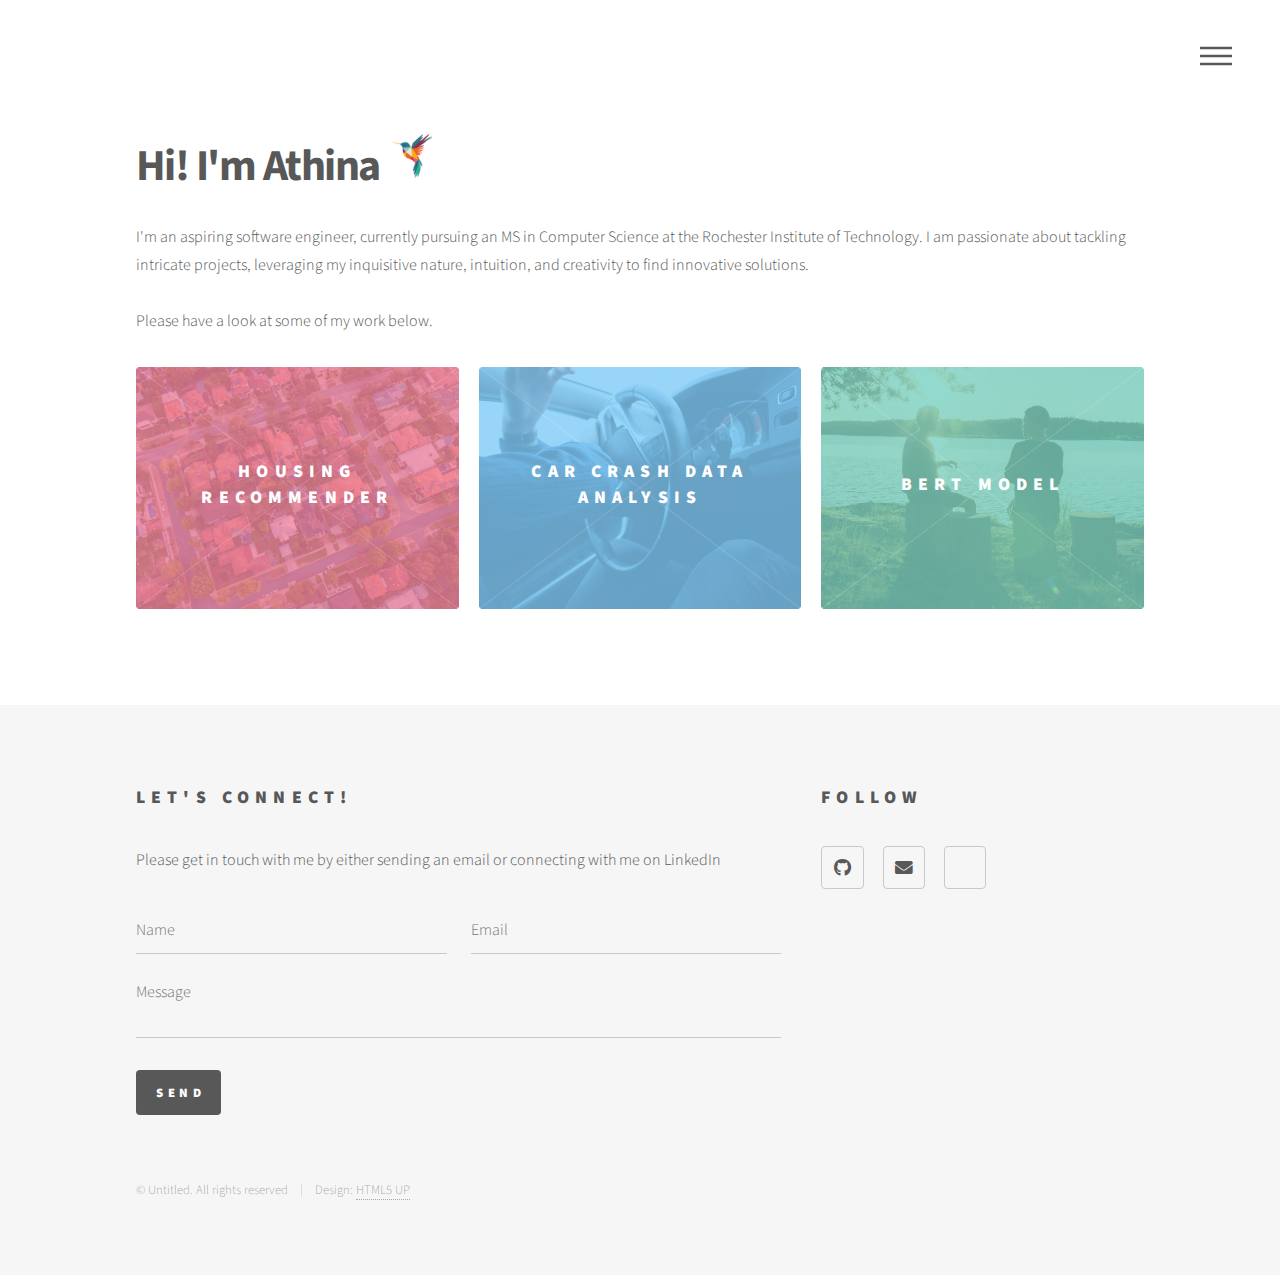
==== commit cd1a51b9: "Changed image for third project. Minor changes to index.html" ====
--- a/index.html
+++ b/index.html
@@ -42,7 +42,7 @@
 							<li><a href="index.html">Home</a></li>
 							<li><a href="aboutme.html">About Me</a></li>
 							<li><a href="https://drive.google.com/file/d/1v81FS_YGe7hk-wWHJMuCZXLnccwxNEtu/view?usp=sharing">Resume</a></li>
-							<li><a href="elements.html">Elements</a></li>
+							<!-- <li><a href="elements.html">Elements</a></li> -->
 						</ul>
 					</nav>
 
@@ -53,7 +53,13 @@
 								<div class="intro">
 									<h1>Hi! I'm Athina <img src="images/hummingbird.gif" class="hummingbird image"></h1>
 								</div>
-								<p>I'm an aspiring software engineer, currently pursuing an MS in Computer Science at the Rochester Institute of Technology.</p>
+								<p>I'm an aspiring software engineer, currently pursuing an MS in Computer Science at the 
+									Rochester Institute of Technology. I am passionate about tackling intricate projects, 
+									leveraging my inquisitive nature, intuition, and creativity to find innovative solutions.
+									<br>
+									<br> 
+									Please have a look at some of my work below.
+								</p>
 							</header>
 							<section class="tiles">
 								<article class="style1">
@@ -80,7 +86,7 @@
 								</article>
 								<article class="style3">
 									<span class="image">
-										<img src="images/christina-wocintechchat-com-LQ1t-8Ms5PY-unsplash.jpg" alt="" />
+										<img src="images/aaron-blanco-tejedor-aocUkMcxeqI-unsplash (1).jpg" alt="" />
 									</span>
 									<a href="project3.html">
 										<h2>BERT model</h2>
@@ -89,7 +95,7 @@
 										</div>
 									</a>
 								</article>
-								<article class="style4">
+								<!-- <article class="style4">
 									<span class="image">
 										<img src="images/pic04.jpg" alt="" />
 									</span>
@@ -121,7 +127,7 @@
 											<p>Sed nisl arcu euismod sit amet nisi lorem etiam dolor veroeros et feugiat.</p>
 										</div>
 									</a>
-								</article>
+								</article> -->
 							</section>
 						</div>
 					</div>
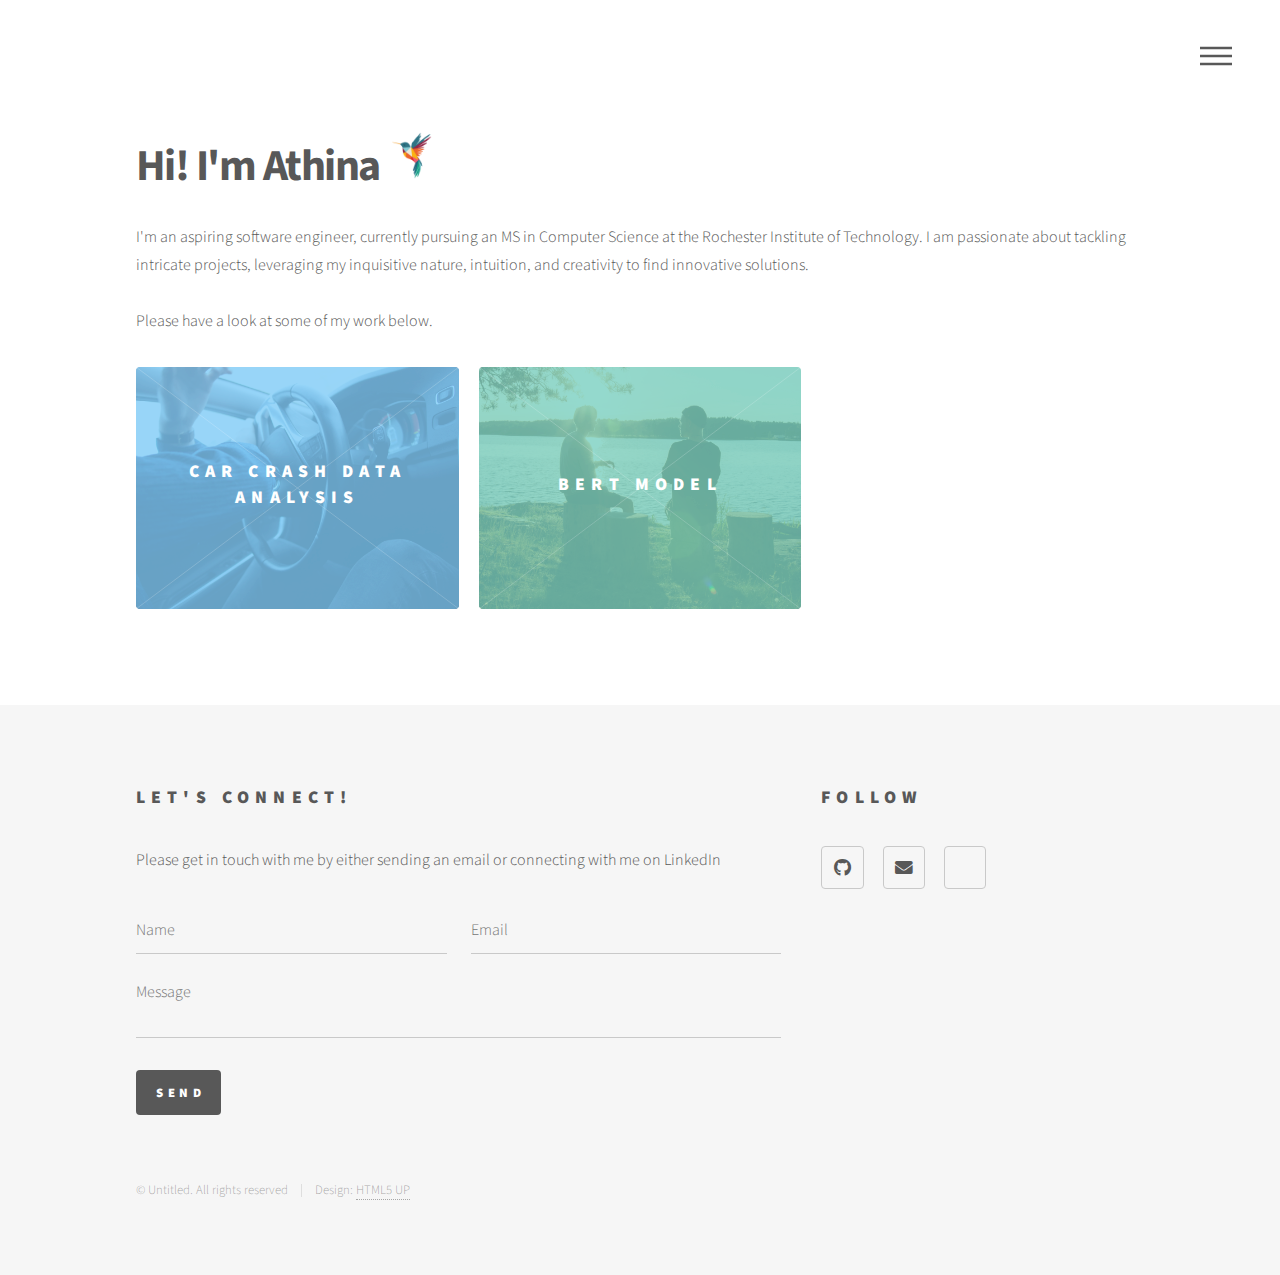
==== commit 5369c46e: "comment housing project" ====
--- a/index.html
+++ b/index.html
@@ -41,7 +41,7 @@
 						<ul>
 							<li><a href="index.html">Home</a></li>
 							<li><a href="aboutme.html">About Me</a></li>
-							<li><a href="https://drive.google.com/file/d/1v81FS_YGe7hk-wWHJMuCZXLnccwxNEtu/view?usp=sharing">Resume</a></li>
+							<li><a href="https://drive.google.com/file/d/1Hykz9E4BPszkW3bLhDe0NqEt3TWZ68xt/view?usp=sharing">Resume</a></li>
 							<!-- <li><a href="elements.html">Elements</a></li> -->
 						</ul>
 					</nav>
@@ -62,7 +62,7 @@
 								</p>
 							</header>
 							<section class="tiles">
-								<article class="style1">
+								<!-- <article class="style1">
 									<span class="image">
 										<img src="images/houses2.jpg" alt="" />
 									</span>
@@ -72,7 +72,7 @@
 											<p>Personal Project || Data Science</p>
 										</div>
 									</a>
-								</article>
+								</article> -->
 								<article class="style2">
 									<span class="image">
 										<img src="images/car crash.jpg" alt="" />
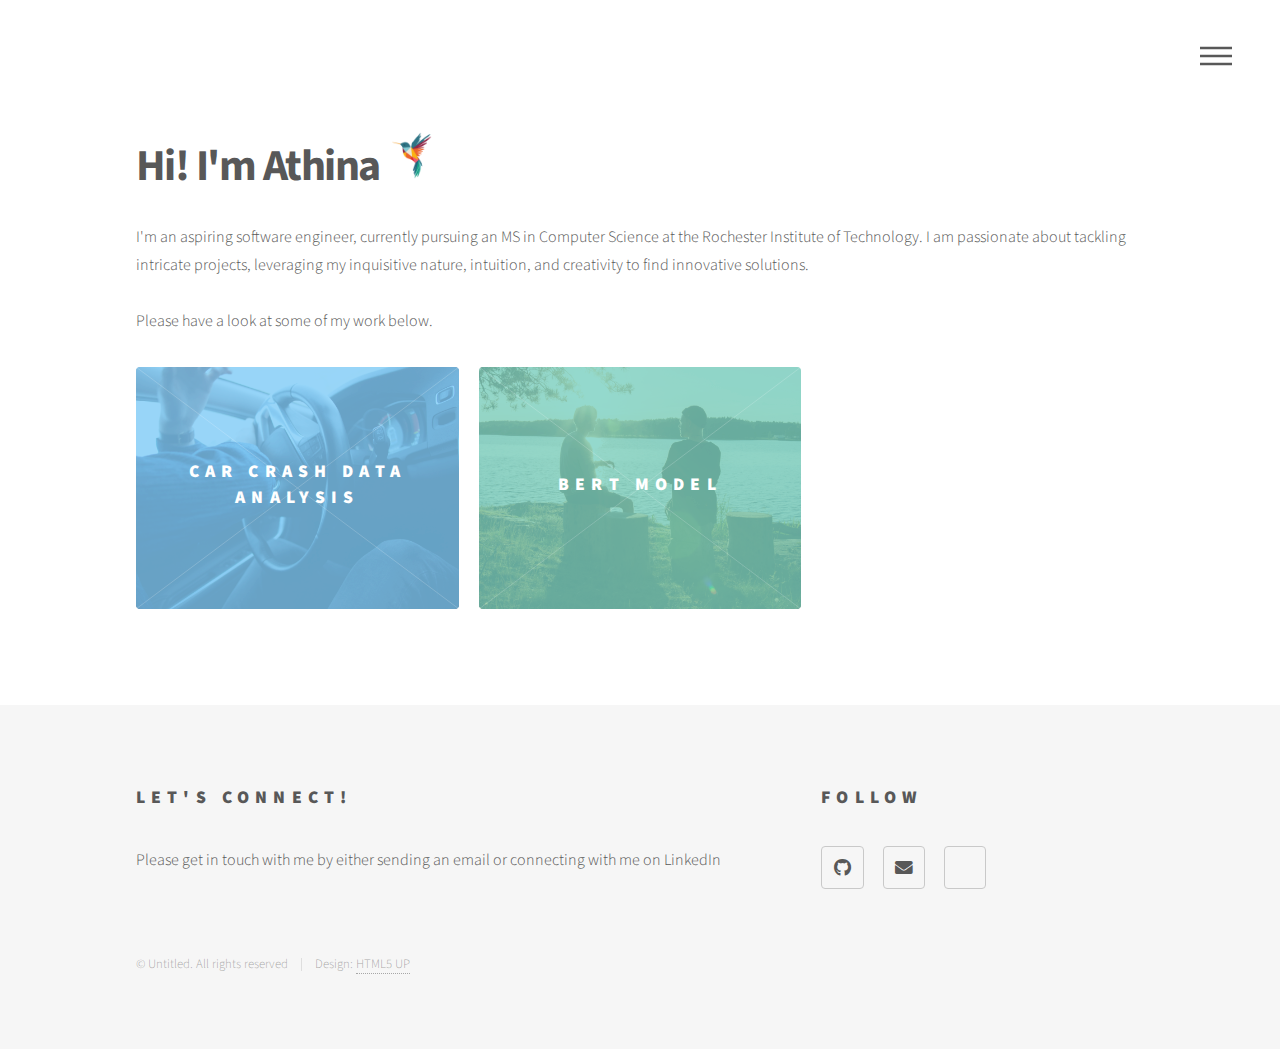
==== commit 2c5f8f61: "remove form from footer" ====
--- a/index.html
+++ b/index.html
@@ -138,7 +138,7 @@
 							<section>
 								<h2>Let's Connect!</h2>
 								<p>Please get in touch with me by either sending an email or connecting with me on LinkedIn</p>
-								<form method="post" action="#">
+								<!-- <form method="post" action="#">
 									<div class="fields">
 										<div class="field half">
 											<input type="text" name="name" id="name" placeholder="Name" />
@@ -153,7 +153,7 @@
 									<ul class="actions">
 										<li><input type="submit" value="Send" class="primary" /></li>
 									</ul>
-								</form>
+								</form> -->
 							</section>
 							<section>
 								<h2>Follow</h2>
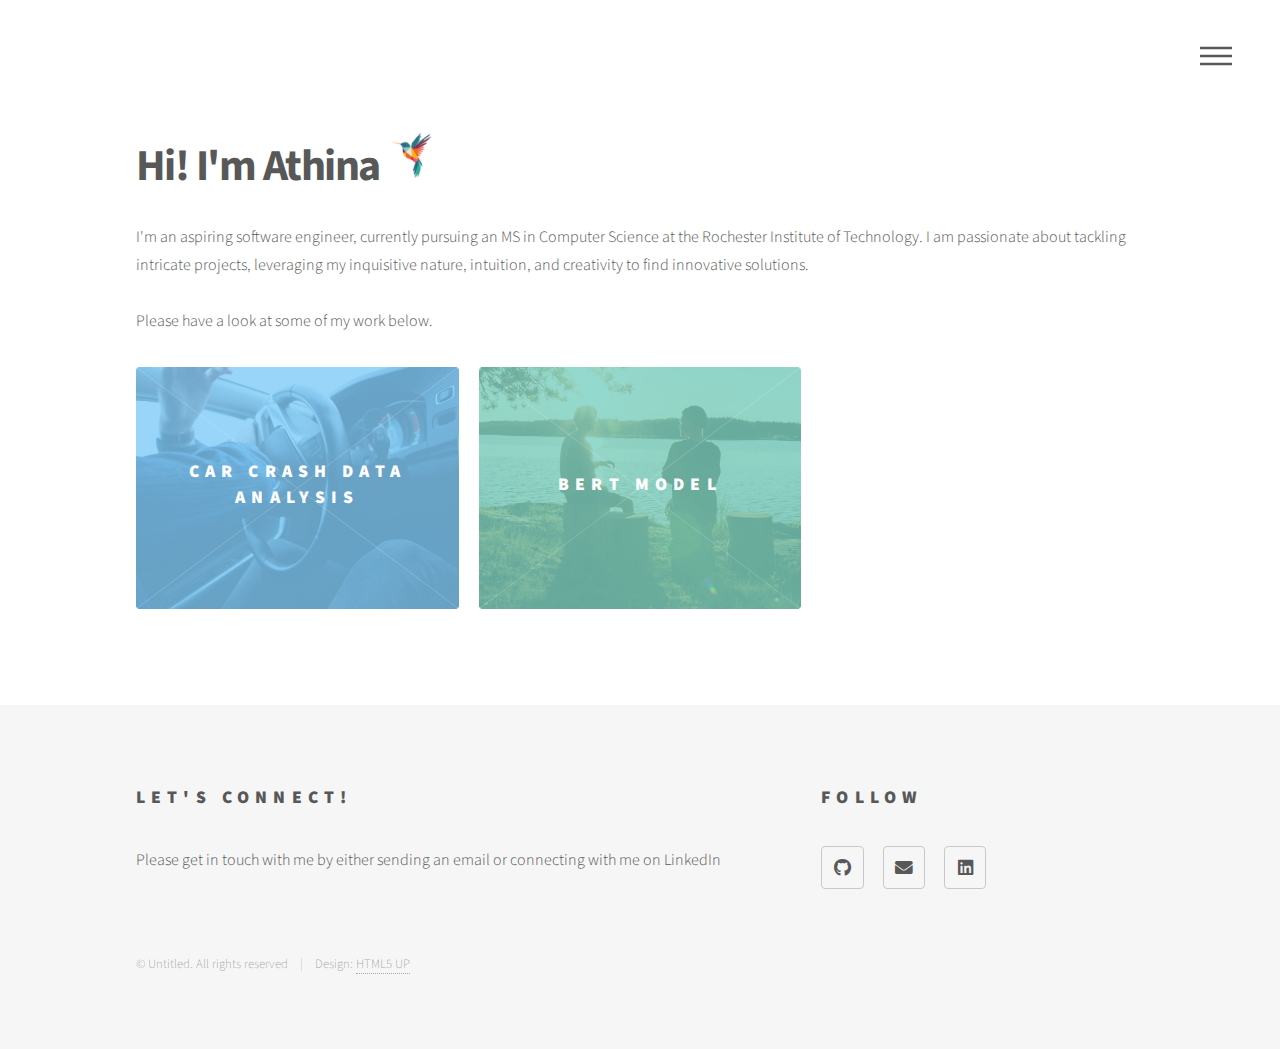
==== commit 873feac2: "Fix LinkedIn Icons" ====
--- a/index.html
+++ b/index.html
@@ -160,7 +160,7 @@
 								<ul class="icons">
 									<li><a href="https://github.com/athina-stewart" class="icon brands style2 fa-github"><span class="label">GitHub</span></a></li>
 									<li><a href="mailto:athina.stewart@gmail.com" class="icon solid style2 fa-envelope"><span class="label">Email</span></a></li>
-									<li><a href="https://www.linkedin.com/in/athinastewart/" class="icon solid style2 fa-linkedin"><span class="label">LinkedIn</span></a></li>
+									<li><a href="https://www.linkedin.com/in/athinastewart/" class="icon brands style2 fa-linkedin"><span class="label">LinkedIn</span></a></li>
 								</ul>
 							</section>
 							<ul class="copyright">
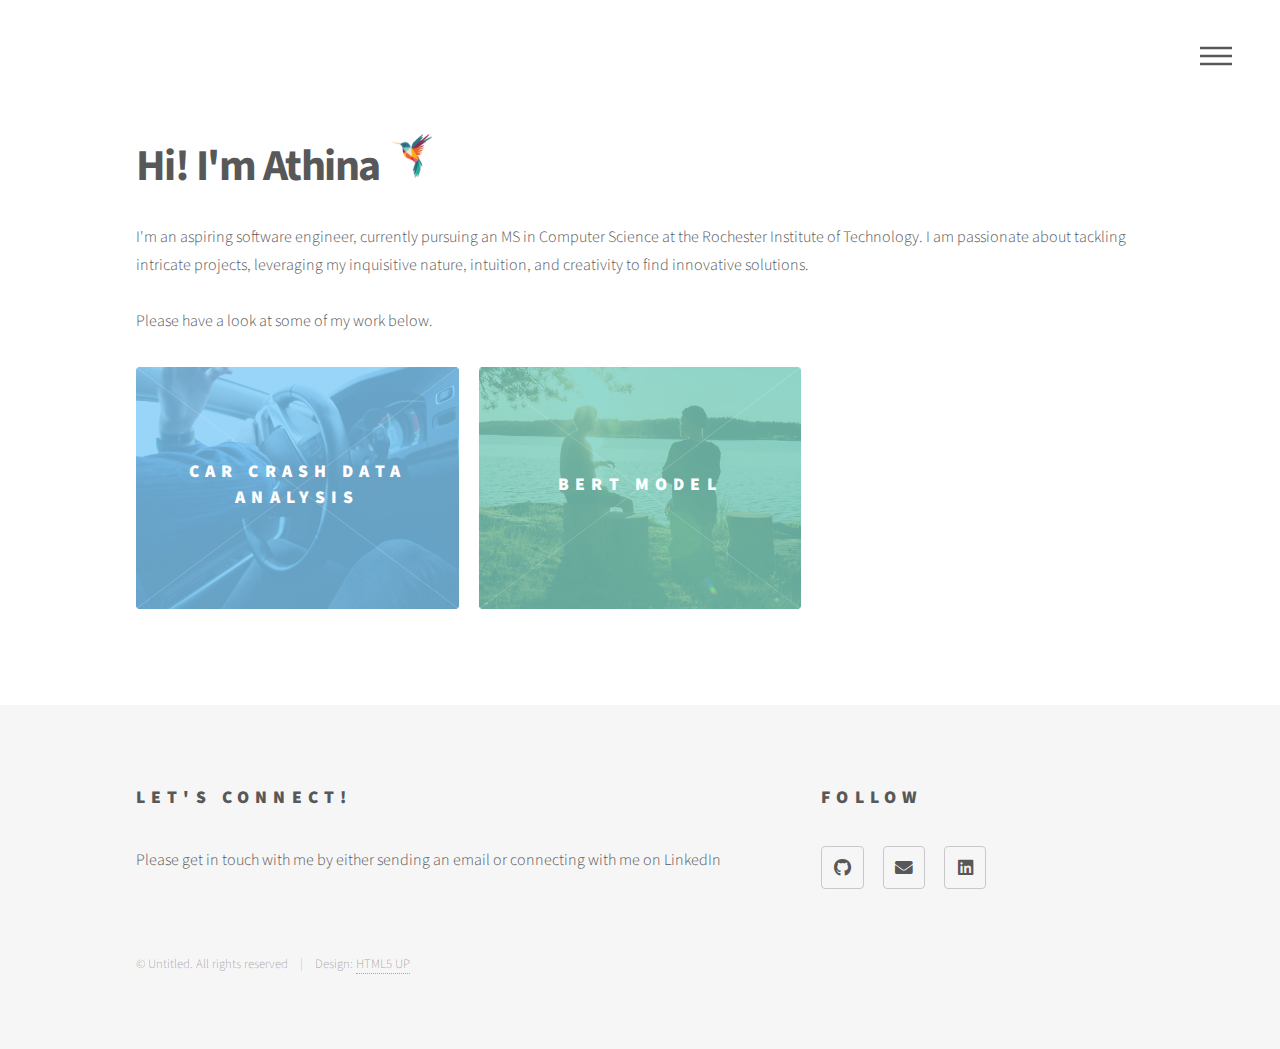
==== commit ded6e824: "Updated resume" ====
--- a/index.html
+++ b/index.html
@@ -41,7 +41,7 @@
 						<ul>
 							<li><a href="index.html">Home</a></li>
 							<li><a href="aboutme.html">About Me</a></li>
-							<li><a href="https://drive.google.com/file/d/1Hykz9E4BPszkW3bLhDe0NqEt3TWZ68xt/view?usp=sharing">Resume</a></li>
+							<li><a href="https://drive.google.com/file/d/1H8iqtIJ6UCo9pcV5CJhYc-08FdwvWGtV/view?usp=sharing">Resume</a></li>
 							<!-- <li><a href="elements.html">Elements</a></li> -->
 						</ul>
 					</nav>
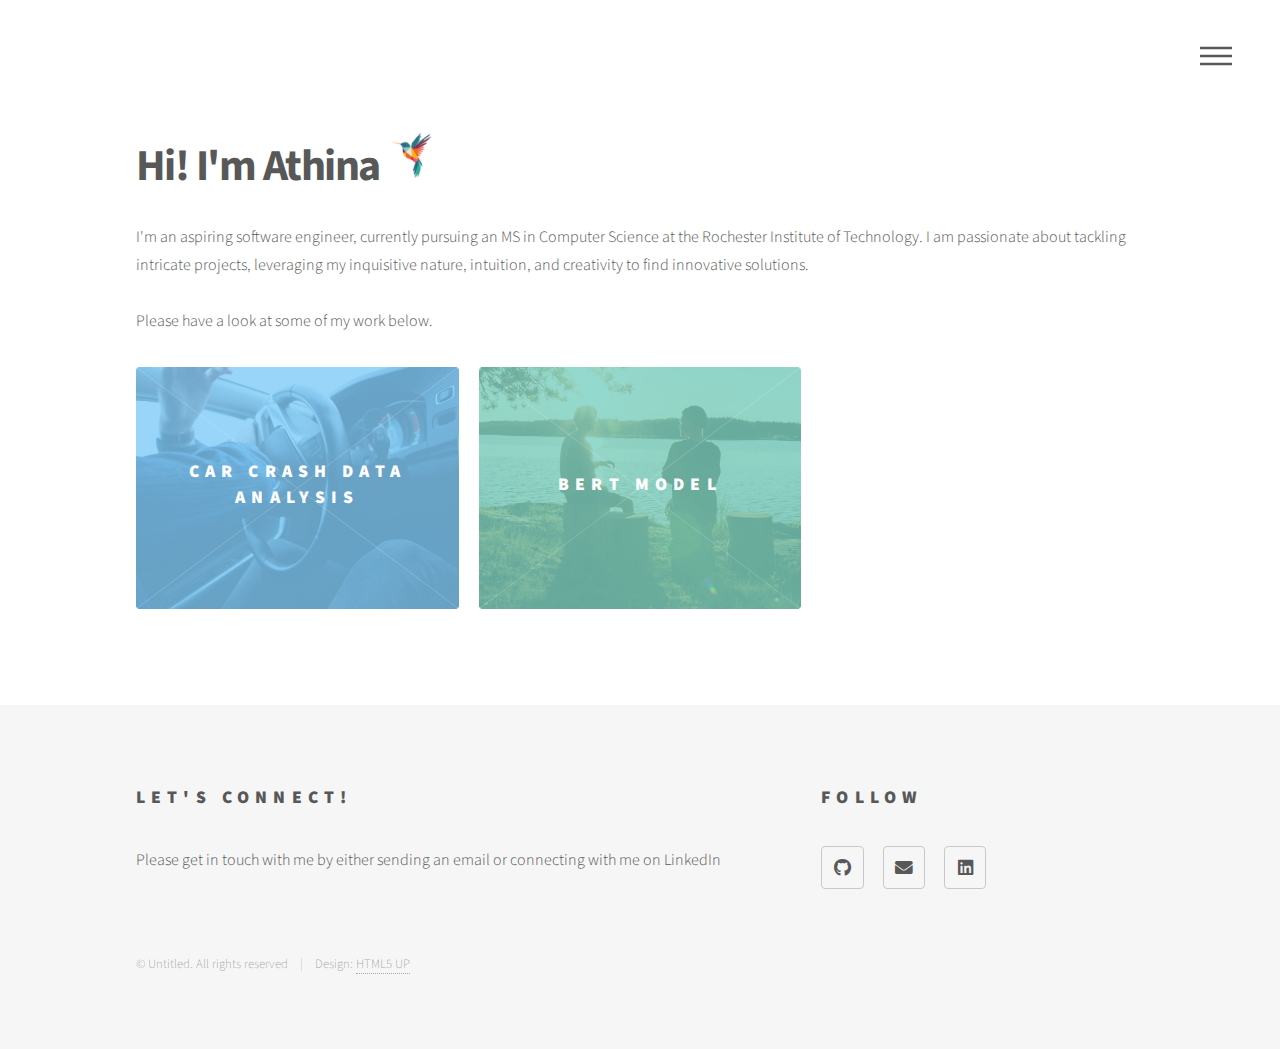
==== commit b034920f: "updated resume" ====
--- a/index.html
+++ b/index.html
@@ -41,7 +41,7 @@
 						<ul>
 							<li><a href="index.html">Home</a></li>
 							<li><a href="aboutme.html">About Me</a></li>
-							<li><a href="https://drive.google.com/file/d/1H8iqtIJ6UCo9pcV5CJhYc-08FdwvWGtV/view?usp=sharing">Resume</a></li>
+							<li><a href="https://drive.google.com/file/d/14hANlBaIwZsCRTNvXKqYCTRzWbXYMTGg/view?usp=sharing">Resume</a></li>
 							<!-- <li><a href="elements.html">Elements</a></li> -->
 						</ul>
 					</nav>
